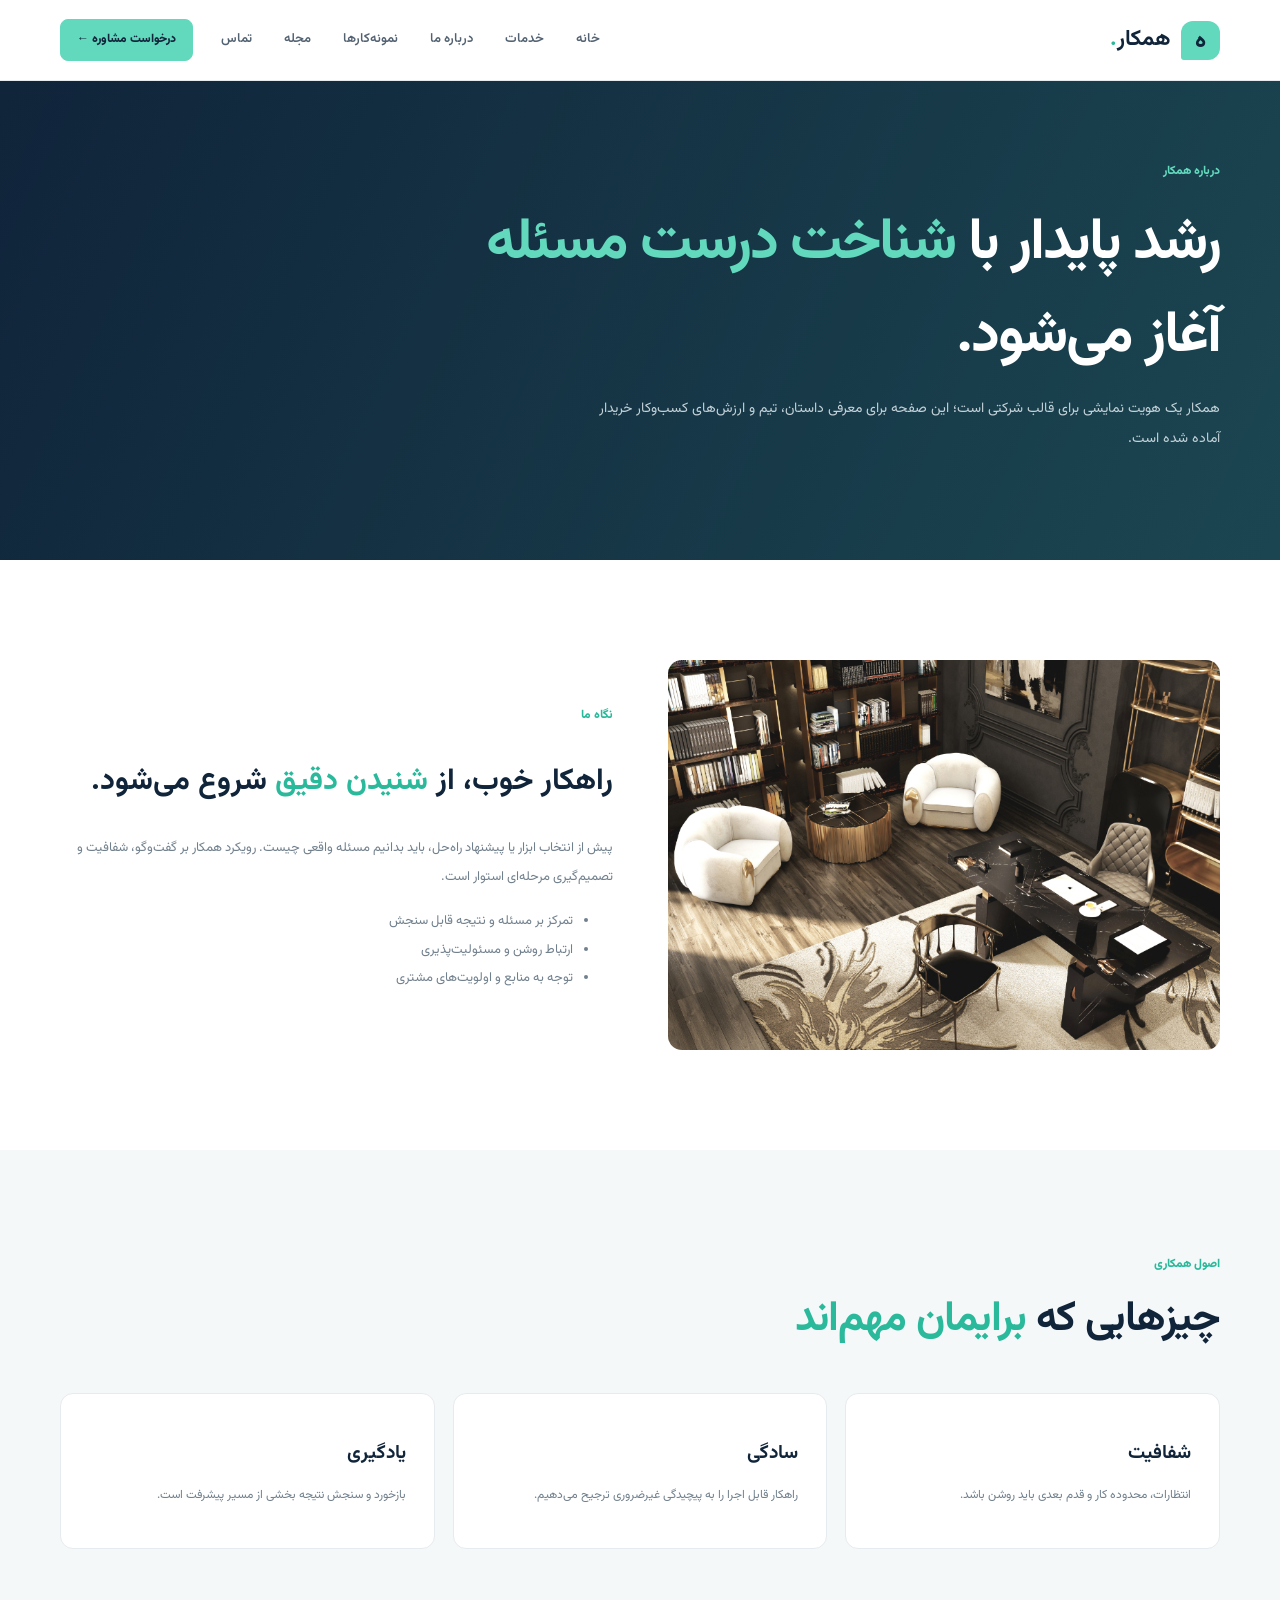
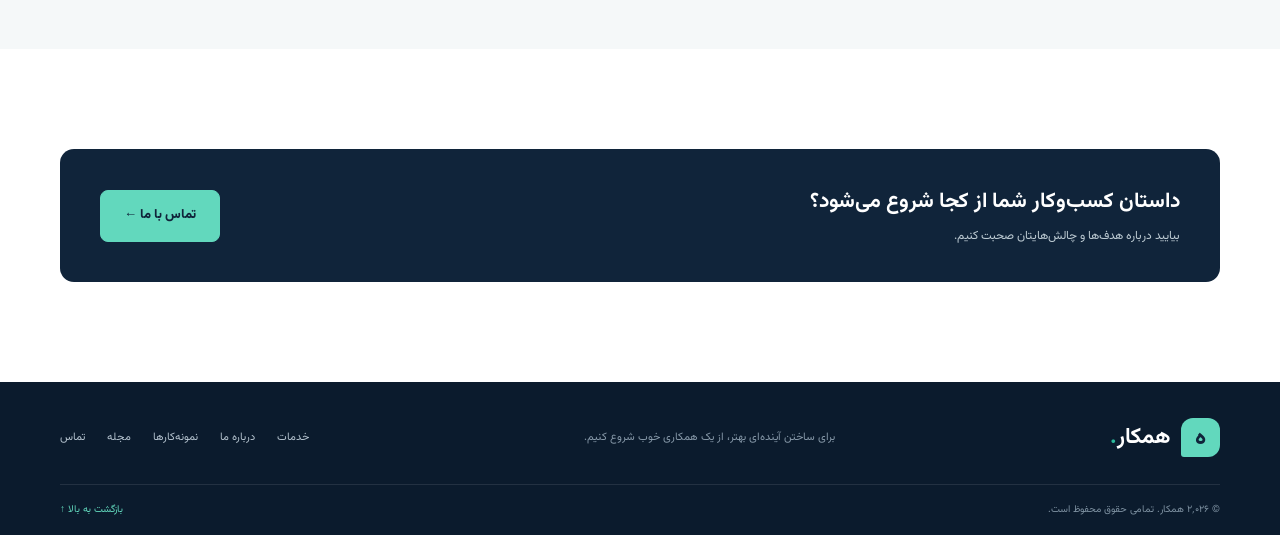
==== about.html @ cbfcb9c5 "Complete Hamkar multi-page template and SEO essentials" ====
<!doctype html>
<html lang="fa" dir="rtl"><head><meta charset="utf-8"><meta name="viewport" content="width=device-width,initial-scale=1"><meta name="description" content="با رویکرد و ارزش‌های همکار آشنا شوید؛ همراهی برای رشد، برنامه‌ریزی و بهبود کسب‌وکار."><meta name="robots" content="index,follow"><meta name="theme-color" content="#10243a"><meta property="og:type" content="website"><meta property="og:locale" content="fa_IR"><meta property="og:site_name" content="همکار"><meta property="og:title" content="درباره ما | همکار"><meta property="og:description" content="با رویکرد و ارزش‌های همکار آشنا شوید؛ همراهی برای رشد، برنامه‌ریزی و بهبود کسب‌وکار."><title>درباره ما | همکار</title><link rel="canonical" href="https://mhmdmgwny34-web.github.io/hamkar-corporate-template/about.html"><link rel="icon" type="image/svg+xml" href="favicon.svg"><link rel="stylesheet" href="assets/css/style.css"></head><body><a class="skip" href="#main">رفتن به محتوای اصلی</a><header class="header"><div class="container nav-wrap"><a class="brand" href="index.html"><b>ه</b><strong>همکار<span>.</span></strong></a><button class="menu" type="button" aria-label="باز کردن منو" aria-controls="nav" aria-expanded="false">☰</button><nav id="nav" aria-label="ناوبری اصلی"><a href="index.html">خانه</a><a href="services.html">خدمات</a><a href="about.html">درباره ما</a><a href="portfolio.html">نمونه‌کارها</a><a href="blog.html">مجله</a><a href="contact.html">تماس</a></nav><a class="btn btn-small" href="contact.html">درخواست مشاوره ←</a></div></header><main id="main">
<section class="inner-hero"><div class="container"><label>درباره همکار</label><h1>رشد پایدار با <em>شناخت درست مسئله</em> آغاز می‌شود.</h1><p>همکار یک هویت نمایشی برای قالب شرکتی است؛ این صفحه برای معرفی داستان، تیم و ارزش‌های کسب‌وکار خریدار آماده شده است.</p></div></section>
<section class="section"><div class="container about-page-grid"><img src="assets/images/about-office-interior.png" alt="فضای داخلی دفتر کار مدرن" width="900" height="700" loading="lazy"><div><label>نگاه ما</label><h2>راهکار خوب، از <em>شنیدن دقیق</em> شروع می‌شود.</h2><p>پیش از انتخاب ابزار یا پیشنهاد راه‌حل، باید بدانیم مسئله واقعی چیست. رویکرد همکار بر گفت‌وگو، شفافیت و تصمیم‌گیری مرحله‌ای استوار است.</p><ul><li>تمرکز بر مسئله و نتیجه قابل سنجش</li><li>ارتباط روشن و مسئولیت‌پذیری</li><li>توجه به منابع و اولویت‌های مشتری</li></ul></div></div></section>
<section class="section values"><div class="container"><div class="heading"><div><label>اصول همکاری</label><h2>چیزهایی که <em>برایمان مهم‌اند</em></h2></div></div><div class="detail-grid"><article class="detail-card"><h3>شفافیت</h3><p>انتظارات، محدوده کار و قدم بعدی باید روشن باشد.</p></article><article class="detail-card"><h3>سادگی</h3><p>راهکار قابل اجرا را به پیچیدگی غیرضروری ترجیح می‌دهیم.</p></article><article class="detail-card"><h3>یادگیری</h3><p>بازخورد و سنجش نتیجه بخشی از مسیر پیشرفت است.</p></article></div></div></section>
<section class="section"><div class="container cta-band"><div><h2>داستان کسب‌وکار شما از کجا شروع می‌شود؟</h2><p>بیایید درباره هدف‌ها و چالش‌هایتان صحبت کنیم.</p></div><a class="btn" href="contact.html">تماس با ما ←</a></div></section></main><footer><div class="container foot-main"><a class="brand" href="index.html"><b>ه</b><strong>همکار<span>.</span></strong></a><p>برای ساختن آینده‌ای بهتر، از یک همکاری خوب شروع کنیم.</p><div><a href="services.html">خدمات</a><a href="about.html">درباره ما</a><a href="portfolio.html">نمونه‌کارها</a><a href="blog.html">مجله</a><a href="contact.html">تماس</a></div></div><div class="container foot-bottom"><span>© <span id="year">۱۴۰۵</span> همکار. تمامی حقوق محفوظ است.</span><a href="#main">بازگشت به بالا ↑</a></div></footer><script src="assets/js/main.js"></script></body></html>
---- assets/css/style.css ----
@charset "UTF-8";
@font-face{font-family:Vazirmatn;src:url("../fonts/vazirmatn-variable.woff2") format("woff2");font-style:normal;font-weight:100 900;font-display:swap}
:root{--navy:#10243a;--ink:#182b3d;--muted:#71808d;--mint:#62d8bd;--green:#2bb99b;--paper:#f5f8f9;--line:#e6ebef}
*{box-sizing:border-box}html{scroll-behavior:smooth;scroll-padding-top:85px}body{margin:0;color:var(--ink);font-family:Vazirmatn,Tahoma,sans-serif;line-height:1.8;-webkit-font-smoothing:antialiased}a{color:inherit;text-decoration:none}button,input,textarea{font:inherit}.container{width:min(1160px,calc(100% - 48px));margin:auto}.skip{position:absolute;top:-60px;right:15px;background:var(--navy);color:white;padding:10px;z-index:200}.skip:focus{top:10px}
.header{position:sticky;top:0;z-index:100;background:#ffffffed;border-bottom:1px solid var(--line);backdrop-filter:blur(12px)}.nav-wrap{height:80px;display:flex;align-items:center;gap:28px}.brand{display:flex;align-items:center;gap:10px;white-space:nowrap}.brand>b{display:grid;place-items:center;width:39px;height:39px;border-radius:12px 12px 12px 3px;background:var(--mint);color:var(--navy);font-size:23px}.brand strong{font-size:22px;color:var(--navy)}.brand strong span{color:var(--green)}nav{display:flex;gap:32px;margin-right:auto}nav a{font-size:13px;color:#536272;font-weight:600}nav a:hover,footer a:hover{color:var(--green)}.btn{display:inline-flex;align-items:center;justify-content:center;gap:15px;min-height:52px;padding:0 23px;border:1px solid var(--mint);border-radius:8px;background:var(--mint);color:var(--navy);font-size:13px;font-weight:800;cursor:pointer;transition:.2s}.btn:hover{transform:translateY(-3px);background:#7be3cc;box-shadow:0 12px 28px #62d8bd38}.btn-small{min-height:42px;padding:0 16px;font-size:12px}.menu{display:none}
.hero{position:relative;overflow:hidden;padding:85px 0 24px;background:linear-gradient(90deg,rgba(13,31,47,.94),rgba(13,31,47,.72)),url('../images/hero-modern-building.jpg') center/cover no-repeat;background-color:var(--navy);color:white}.hero:before{position:absolute;inset:0;content:"";opacity:.13;background-image:linear-gradient(#fff1 1px,transparent 1px),linear-gradient(90deg,#fff1 1px,transparent 1px);background-size:55px 55px}.hero-grid{position:relative;display:grid;grid-template-columns:1fr 1fr;align-items:center;gap:55px;min-height:475px}.eyebrow,label{color:var(--green);font-size:12px;font-weight:800}.eyebrow{color:var(--mint)}h1{margin:18px 0;font-size:clamp(42px,5vw,66px);line-height:1.35;letter-spacing:-2px}h1 em,.heading h2 em{color:var(--mint);font-style:normal}.hero-copy>p{max-width:480px;color:#b8c5d0;font-size:14px;line-height:2.2}.actions{display:flex;align-items:center;gap:27px;margin-top:28px}.plain{font-size:12px;color:#e2edf4}.plain:first-letter{color:var(--mint)}.proof{display:flex;align-items:center;margin-top:40px}.proof>span{display:grid;place-items:center;width:31px;height:31px;margin-left:-6px;border:2px solid var(--navy);border-radius:50%;background:#e3eaf0;color:var(--navy);font-size:10px;font-weight:bold}.proof>span:nth-child(2){background:#f0c7a2}.proof>span:nth-child(3){background:#b7d9d1}.proof div{display:grid;margin-right:10px}.proof b{font-size:11px}.proof small{color:#91a3b3;font-size:10px}
.visual{position:relative;display:grid;place-items:center;min-height:420px}.visual:before,.visual:after{position:absolute;content:"";width:430px;height:300px;border:1px solid #62d8bd2b;border-radius:50%;transform:rotate(-25deg)}.visual:after{width:360px;height:390px;transform:rotate(35deg)}.dashboard{position:relative;z-index:2;width:min(100%,465px);padding:22px 24px 18px;color:var(--ink);background:white;border-radius:14px;box-shadow:0 35px 90px #0005;transform:rotate(-2deg)}.dash-top{display:flex;align-items:center;gap:12px;padding-bottom:15px;border-bottom:1px solid var(--line);color:#71808e;font-size:10px}.dash-top span{color:#e7a59a;font-size:9px}.dash-top b{margin-right:auto;color:var(--green);font-size:9px}.dashboard>small{display:block;margin-top:17px;color:#8794a0;font-size:10px}.growth{font-size:28px;color:var(--navy)}.chart{height:145px;margin-top:8px}.chart svg{width:100%;height:100%}.stats{display:grid;grid-template-columns:repeat(3,1fr);gap:10px;padding-top:14px;border-top:1px solid var(--line)}.stats div{display:grid}.stats small{font-size:9px;color:#8794a0}.stats b{font-size:16px;color:var(--navy)}.float{position:absolute;z-index:3;display:flex;align-items:center;gap:10px;padding:11px 14px;border-radius:9px;background:white;color:var(--green);box-shadow:0 15px 35px #0003}.float span{display:grid;color:var(--ink)}.float b{font-size:10px}.float small{font-size:9px;color:#8995a0}.float-one{top:28px;right:-5px}.float-two{bottom:25px;left:-5px}.hero-foot{position:relative;display:flex;justify-content:space-between;padding-top:20px;border-top:1px solid #ffffff20;color:#8194a4;font-size:10px}
.trust{background:var(--paper)}.trust-row{min-height:78px;display:flex;align-items:center;justify-content:space-between;gap:18px;color:#71808d;font-size:11px;font-weight:600}.trust-row i{width:5px;height:5px;border-radius:50%;background:#a9dcd0}.section{padding:100px 0}.heading{display:flex;justify-content:space-between;align-items:end;gap:35px;margin-bottom:40px}.heading h2,.about h2,.contact h2{margin:9px 0 0;color:var(--navy);font-size:clamp(29px,3.4vw,42px);line-height:1.55;letter-spacing:-1px}.heading h2 em{color:var(--green)}.heading>p{max-width:390px;margin:0 0 5px;color:var(--muted);font-size:12px;line-height:2.1}.cards{display:grid;grid-template-columns:repeat(3,1fr);gap:18px}.cards article{position:relative;min-height:285px;padding:27px;border:1px solid var(--line);border-radius:12px;transition:.25s}.cards article:hover{transform:translateY(-6px);box-shadow:0 20px 55px #10243a16;border-color:#c8e9e1}.cards article>small{position:absolute;top:25px;left:25px;color:#a9b4bd}.featured{background:#f3fbf8;border-color:#d8f0e9!important}.ico{display:grid;place-items:center;width:47px;height:47px;margin-bottom:23px;border-radius:11px;font-size:22px}.blue{background:#e9f3fa;color:#3678ad}.green{background:#ddf5ed;color:#229a7f}.orange{background:#fff1e2;color:#c17a39}.cards h3{margin:0 0 8px;color:var(--navy);font-size:16px}.cards p{color:var(--muted);font-size:12px;line-height:2}.cards article>a{display:inline-block;margin-top:12px;color:var(--green);font-size:11px;font-weight:800}
.about,.process{background:var(--paper)}.about-grid{display:grid;grid-template-columns:1fr 1fr;align-items:center;gap:85px}.about-art{position:relative;min-height:400px;overflow:hidden;border-radius:14px;background:linear-gradient(135deg,rgba(13,31,47,.35),rgba(13,31,47,.72)),url('../images/about-office-interior.png') center/cover no-repeat var(--navy)}.about-art:before{position:absolute;inset:0;content:"";opacity:.14;background-image:linear-gradient(#fff2 1px,transparent 1px),linear-gradient(90deg,#fff2 1px,transparent 1px);background-size:40px 40px}.orb{position:absolute;top:48px;left:50%;width:285px;height:285px;border-radius:50%;background:linear-gradient(135deg,#65dec3,#247c82);transform:translateX(-50%);box-shadow:0 30px 90px #0004}.orb:after{position:absolute;inset:25px;content:"";border:1px solid #ffffff80;border-radius:50%}.statbox{position:absolute;top:24px;right:24px;display:grid;padding:12px 16px;border-radius:8px;background:white;color:var(--navy)}.statbox b{font-size:18px}.statbox small{color:#8794a0;font-size:9px}.stamp{position:absolute;bottom:25px;left:23px;color:#d8e7e9;font-size:9px;letter-spacing:1px}.about p,.contact>div>p{color:var(--muted);font-size:13px;line-height:2.2}.about ul{display:grid;gap:12px;margin:22px 0;padding:0;list-style:none;color:#526474;font-size:12px}.about li:first-letter{color:var(--green)}.dark{background:var(--navy);border-color:var(--navy);color:white}
.work-grid{display:grid;grid-template-columns:1.2fr .8fr;gap:22px}.work-art{height:280px;display:grid;place-items:center;border-radius:12px;overflow:hidden;background:#e7eeeb}.work-art img{display:block;width:100%;height:100%;object-fit:cover}.work-one{background:linear-gradient(135deg,#e0f0eb,#a5cfc5)}.work-two{background:linear-gradient(135deg,#f4e6d7,#d9bba0)}.mock{width:65%;height:72%;padding:25px;background:#f9fbfb;border-radius:9px;box-shadow:0 25px 45px #1b3f4033;transform:rotate(-4deg)}.mock b,.mock i{display:block;height:10px;margin:12px 0;background:#dce7e4;border-radius:4px}.mock b{width:60%;height:16px;background:#183d4a}.mock i:last-child{width:70%;background:#5ac8ad}.brand-board{width:65%;height:75%;padding:30px;background:#f7f0e8;color:#4d352b;box-shadow:0 20px 50px #5a382333;transform:rotate(3deg);font-size:30px}.brand-board strong{font-family:Georgia,serif;font-size:35px;line-height:1}.work-grid article>small{display:block;margin-top:15px;color:#8996a0;font-size:10px}.work-grid h3{margin:3px 0;color:var(--navy);font-size:15px}.process{padding-top:85px;padding-bottom:85px}.steps article{min-height:180px;background:white}.steps article>small{color:var(--green);font-weight:800}.steps p{margin-bottom:0}
.contact{display:grid;grid-template-columns:.85fr 1fr;gap:80px;padding:60px 65px;background:#f5f9f8;border:1px solid #e7f0ed;border-radius:15px}.contact>div>a,.contact>div>small{display:block;margin-top:10px;color:var(--green);font-size:12px}.contact>div>small{color:#71808d}.contact form{display:grid;gap:8px}.contact form label{margin-top:5px;color:#435566;font-size:11px}.contact input,.contact textarea{width:100%;padding:12px 14px;border:1px solid #e1e9e6;border-radius:7px;background:white;outline:none;font:inherit;font-size:12px}.contact input:focus,.contact textarea:focus{border-color:#68cbb3;box-shadow:0 0 0 3px #62d8bd24}.contact textarea{resize:vertical}.contact form button{justify-self:start;margin-top:8px}.contact form p{margin:0;color:#89969f;font-size:9px}
footer{background:#0b1b2d;color:#b4c2ce}.foot-main{display:flex;align-items:center;justify-content:space-between;gap:20px;padding-top:35px;padding-bottom:25px}.foot-main .brand strong{color:white}.foot-main p{color:#8799a9;font-size:11px}.foot-main>div{display:flex;gap:22px;font-size:11px}.foot-bottom{display:flex;justify-content:space-between;padding:16px 0;border-top:1px solid #ffffff19;color:#7e91a1;font-size:10px}.foot-bottom a{color:var(--mint)}
:focus-visible{outline:3px solid #35b99b;outline-offset:3px}
@media(max-width:900px){.nav-wrap{gap:16px}nav{gap:17px}.hero-grid{gap:25px}.about-grid{gap:45px}.contact{gap:40px;padding:48px}}
@media(max-width:720px){.container{width:calc(100% - 34px)}.nav-wrap{height:70px}.menu{display:block;order:3;margin-right:auto;width:40px;height:40px;border:1px solid var(--line);border-radius:8px;background:white;color:var(--navy)}nav{position:absolute;top:70px;right:0;left:0;display:none;flex-direction:column;gap:0;padding:8px 20px 15px;background:white;border-bottom:1px solid var(--line);box-shadow:0 15px 25px #10243a12}nav.open{display:flex}nav a{padding:10px 0;border-bottom:1px solid #f0f3f5}.nav-wrap>.btn{margin-right:auto}.hero{padding-top:60px}.hero-grid{grid-template-columns:1fr;gap:10px}.hero h1{font-size:clamp(42px,11vw,58px)}.hero-copy>p{font-size:13px}.visual{min-height:330px}.dashboard{width:88%;padding:16px}.chart{height:115px}.float-one{top:8px}.float-two{bottom:8px}.trust-row{flex-wrap:wrap;justify-content:center;padding:18px 0;gap:10px 16px;font-size:10px}.section{padding:72px 0}.heading{display:block;margin-bottom:28px}.heading>p{margin-top:12px}.heading h2,.about h2,.contact h2{font-size:31px}.cards,.about-grid,.work-grid,.contact{grid-template-columns:1fr}.cards{gap:12px}.cards article{min-height:0}.about-grid{gap:35px}.about-art{min-height:330px}.orb{width:245px;height:245px}.work-art{height:240px}.contact{gap:25px;padding:32px 22px}.foot-main{flex-wrap:wrap}.foot-main p{order:3;flex-basis:100%;margin:0}.foot-main>div{gap:13px}.foot-bottom{font-size:9px}}
@media(prefers-reduced-motion:reduce){*,*:before,*:after{scroll-behavior:auto!important;transition-duration:.01ms!important}}


/* Photography */
.about-art{background:#10243a url("../images/about-office-interior.png") center/cover no-repeat}
.about-art:before{position:absolute;inset:0;content:"";background:linear-gradient(135deg,#10243ad9,#10243a55)}
.about-art .orb{display:none}
.work-art{position:relative;background:#e8eef0}
.work-one,.work-two{background:#e8eef0}
.work-art img{display:block;width:100%;height:100%;object-fit:cover;transition:transform .45s ease}
.work-grid article:hover .work-art img{transform:scale(1.035)}
@media(prefers-reduced-motion:reduce){.work-art img{transition:none}}

/* Premium sections */
.testimonials{background:#f6f9fa}.testimonial-shell{max-width:850px;margin:auto}.testimonial-track{display:grid;grid-template-columns:repeat(3,1fr);gap:16px}.testimonial-card{padding:25px;border:1px solid var(--line);border-radius:13px;background:white}.quote-mark{color:var(--green);font:700 48px Georgia;line-height:.8}.testimonial-card>p{min-height:105px;color:#586a79;font-size:12px;line-height:2.1}.person{display:flex;align-items:center;gap:10px;border-top:1px solid var(--line);padding-top:15px}.person>div{display:grid}.person b{font-size:11px;color:var(--navy)}.person small{font-size:9px;color:var(--muted)}.person-avatar{display:grid;place-items:center;width:38px;height:38px;border-radius:50%;background:#d9f2eb;color:#176e60;font-weight:800}.avatar-two{background:#e9e6fa;color:#6253a1}.avatar-three{background:#fae8df;color:#a55e42}.slider-controls{display:none;justify-content:center;align-items:center;gap:20px;margin-top:22px;color:var(--muted);font-size:11px}.slider-controls button{width:36px;height:36px;border:1px solid var(--line);border-radius:50%;background:white;color:var(--navy);cursor:pointer}.team-grid{display:grid;grid-template-columns:repeat(4,1fr);gap:18px}.team-card{text-align:center;padding:15px 15px 20px;border:1px solid var(--line);border-radius:12px;background:white}.team-portrait{display:grid;place-items:center;height:190px;border-radius:9px;background:linear-gradient(145deg,#d8ece8,#94bdb3);color:#174c4a;font-size:35px;font-weight:800}.portrait-two{background:linear-gradient(145deg,#dce4f5,#9caed1);color:#334b79}.portrait-three{background:linear-gradient(145deg,#f5e5d7,#d8b79e);color:#784c37}.portrait-four{background:linear-gradient(145deg,#e9e5f3,#b7a8d1);color:#574276}.team-card h3{margin:13px 0 0;color:var(--navy);font-size:14px}.team-card p{margin:3px 0;color:var(--muted);font-size:11px}.team-card small{color:#a1abb3;font-size:9px}.pricing{background:#f6f9fa}.pricing-grid{display:grid;grid-template-columns:repeat(3,1fr);gap:18px}.price-card{padding:28px;border:1px solid var(--line);border-radius:13px;background:white}.price-featured{border:2px solid var(--green);box-shadow:0 18px 45px #1a806b14}.plan-label{display:inline-block;padding:4px 10px;border-radius:20px;background:#e8f7f2;color:#218b75;font-size:10px;font-weight:800}.price-card h3{margin:15px 0 5px;color:var(--navy);font-size:19px}.price-card>p{min-height:50px;color:var(--muted);font-size:11px}.price{margin:18px 0;padding-bottom:15px;border-bottom:1px solid var(--line);color:var(--green);font-size:22px;font-weight:800}.price-card ul{display:grid;gap:12px;margin:0 0 25px;padding:0;list-style:none;color:#526474;font-size:11px}.price-card li:before{content:"✓";margin-left:8px;color:var(--green);font-weight:900}.price-card .btn{width:100%;font-size:11px}.faq-grid{display:grid;grid-template-columns:.8fr 1.2fr;gap:70px}.faq-grid h2{margin:12px 0;color:var(--navy);font-size:34px;line-height:1.6}.faq-grid h2 em{color:var(--green);font-style:normal}.faq-grid>div:first-child>p{color:var(--muted);font-size:12px}.faq-link{display:inline-block;margin-top:15px;color:var(--green);font-size:12px}.faq-list{display:grid;gap:10px}.faq-list details{padding:17px 20px;border:1px solid var(--line);border-radius:9px;background:white}.faq-list summary{color:var(--navy);font-size:12px;font-weight:800;cursor:pointer;list-style:none}.faq-list summary:after{content:"＋";float:left;color:var(--green);font-size:17px}.faq-list details[open] summary:after{content:"−"}.faq-list details p{margin:12px 0 0;color:var(--muted);font-size:11px;line-height:2}.filter-row{display:flex;flex-wrap:wrap;gap:8px;margin:-15px 0 20px}.filter-btn{padding:8px 15px;border:1px solid var(--line);border-radius:30px;background:white;color:#607180;font:inherit;font-size:10px;cursor:pointer}.filter-btn.is-active{border-color:var(--navy);background:var(--navy);color:white}.work-art .image-open{display:block;width:100%;height:100%;padding:0;border:0;background:transparent;cursor:zoom-in}.work-art .image-open img{display:block;width:100%;height:100%;object-fit:cover}.work-grid article[hidden]{display:none}.lightbox{width:min(92vw,1000px);max-width:none;padding:15px;border:0;border-radius:12px;background:#10243a}.lightbox::backdrop{background:#061321d9;backdrop-filter:blur(5px)}.lightbox img{display:block;width:100%;max-height:78vh;object-fit:contain}.lightbox-close{display:block;margin:0 0 10px auto;width:36px;height:36px;border:1px solid #ffffff45;border-radius:50%;background:transparent;color:white;font-size:23px;cursor:pointer}.journal{background:#fff}.journal-grid{display:grid;grid-template-columns:repeat(3,1fr);gap:18px}.journal-card{display:block;padding:12px 12px 20px;border:1px solid var(--line);border-radius:12px;transition:.2s}.journal-card:hover{transform:translateY(-5px);box-shadow:0 18px 40px #10243a12}.journal-art{display:flex;align-items:flex-end;height:170px;padding:17px;border-radius:8px;background:linear-gradient(135deg,#183b50,#4e9a8a);color:#c8f2e8;font-size:10px;letter-spacing:2px}.journal-two{background:linear-gradient(135deg,#594a83,#b59dcf)}.journal-three{background:linear-gradient(135deg,#8b6045,#e0b88f)}.journal-card>small{display:block;margin-top:14px;color:#8996a0;font-size:9px}.journal-card h3{margin:7px 0;color:var(--navy);font-size:14px;line-height:1.8}.journal-card p{color:var(--muted);font-size:11px}.journal-card>b,.journal-more{color:var(--green);font-size:11px}.journal-more{display:inline-block;margin-top:22px;font-weight:800}
.blog-hero{padding:90px 0;background:linear-gradient(115deg,#10243a,#1b4651);color:white}.blog-hero h1{margin:14px 0;font-size:clamp(42px,6vw,64px)}.blog-hero h1 em{color:var(--mint);font-style:normal}.blog-hero p{max-width:520px;color:#c1d0d6;font-size:13px}.blog-disclaimer{margin-top:28px;color:var(--muted);font-size:11px}
@media(max-width:900px){.slider-controls{display:flex}.team-grid{grid-template-columns:repeat(2,1fr)}.faq-grid{gap:35px}.testimonial-track{grid-template-columns:1fr}.testimonial-card{display:none}.testimonial-card.is-active{display:block}.testimonial-card>p{min-height:0}.pricing-grid{gap:10px}.price-card{padding:20px}}
@media(max-width:720px){.team-grid,.pricing-grid,.journal-grid,.faq-grid{grid-template-columns:1fr}.team-portrait{height:170px}.faq-grid{gap:25px}.faq-grid h2{font-size:29px}.filter-row{margin-top:0}.journal-art{height:155px}.price-card>p{min-height:0}.blog-hero{padding:65px 0}}

/* Multi-page layouts */
.inner-hero{padding:76px 0 82px;background:linear-gradient(115deg,#10243a,#1b4651);color:white}.inner-hero label{color:var(--mint)}.inner-hero h1{max-width:800px;margin:12px 0;font-size:clamp(34px,5vw,58px);line-height:1.6}.inner-hero h1 em{color:var(--mint);font-style:normal}.inner-hero p{max-width:650px;margin:0 0 24px;color:#c3d1d8;font-size:14px;line-height:2.1}.detail-grid{display:grid;grid-template-columns:repeat(3,1fr);gap:18px}.detail-card{padding:28px;border:1px solid var(--line);border-radius:13px;background:white}.detail-card>span{color:#8b9aa5;font-size:10px;letter-spacing:1px}.detail-card h2,.detail-card h3{margin:15px 0 8px;color:var(--navy);font-size:19px}.detail-card p,.detail-card li{color:var(--muted);font-size:12px;line-height:2.1}.detail-card ul{padding-right:18px}.about-page-grid{display:grid;grid-template-columns:1fr 1fr;align-items:center;gap:55px}.about-page-grid>img{width:100%;height:390px;object-fit:cover;border-radius:14px}.about-page-grid h2{font-size:30px;color:var(--navy)}.about-page-grid h2 em{color:var(--green);font-style:normal}.about-page-grid p,.about-page-grid li{font-size:13px;color:var(--muted);line-height:2.2}.values{background:var(--paper)}.cta-band{display:flex;justify-content:space-between;align-items:center;gap:25px;padding:34px 40px;border-radius:14px;background:var(--navy);color:white}.cta-band h2{margin:0;font-size:21px}.cta-band p{margin:5px 0 0;color:#bdcbd3;font-size:12px}.portfolio-grid{margin-top:25px}.portfolio-art{display:flex;align-items:flex-end;height:100%;min-height:210px;padding:22px;border-radius:10px;background:linear-gradient(135deg,#253d5d,#66bba8);color:white;font-size:11px;letter-spacing:2px}.portfolio-art-three{background:linear-gradient(135deg,#3e476e,#9c9bc8)}.contact-page-grid{display:grid;grid-template-columns:.8fr 1.2fr;gap:60px;align-items:start}.contact-info h2{margin-top:0;color:var(--navy)}.contact-info>p{font-size:13px;color:var(--muted);line-height:2.1}.contact-info-card{display:grid;gap:3px;padding:15px 0;border-bottom:1px solid var(--line)}.contact-info-card b{color:var(--navy);font-size:12px}.contact-info-card span{color:var(--muted);font-size:12px}.contact-form{display:grid;gap:10px;padding:28px;border:1px solid var(--line);border-radius:13px;background:white}.contact-form label{color:var(--navy);font-size:12px;font-weight:700}.contact-form input,.contact-form textarea{width:100%;padding:13px;border:1px solid var(--line);border-radius:7px;background:#fbfcfd;color:var(--ink);font-size:12px}.contact-form input:focus,.contact-form textarea:focus{outline:2px solid var(--green);outline-offset:2px}.contact-form #form-note{margin:0;color:var(--muted);font-size:10px}
@media(max-width:800px){.detail-grid{grid-template-columns:1fr}.about-page-grid,.contact-page-grid{grid-template-columns:1fr;gap:28px}.about-page-grid>img{height:280px}.cta-band{align-items:flex-start;flex-direction:column;padding:25px}.inner-hero{padding:58px 0}}
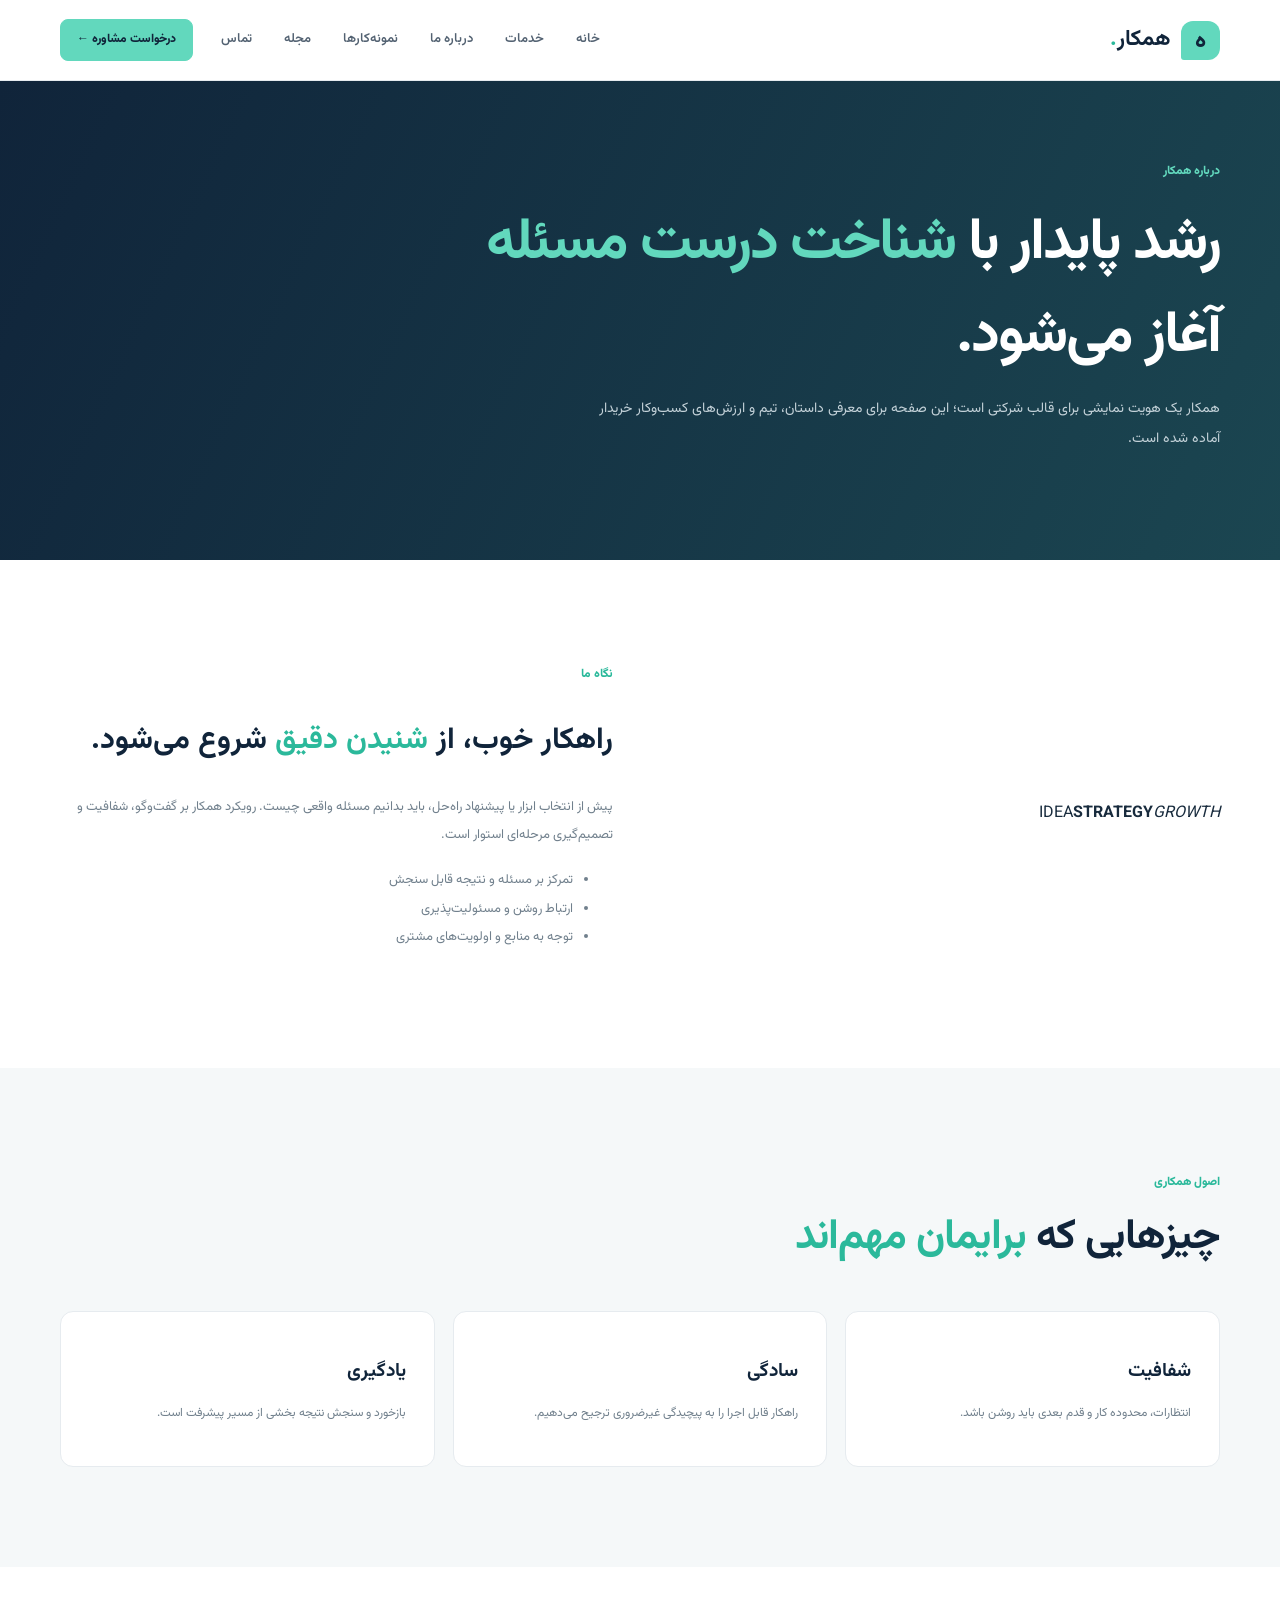
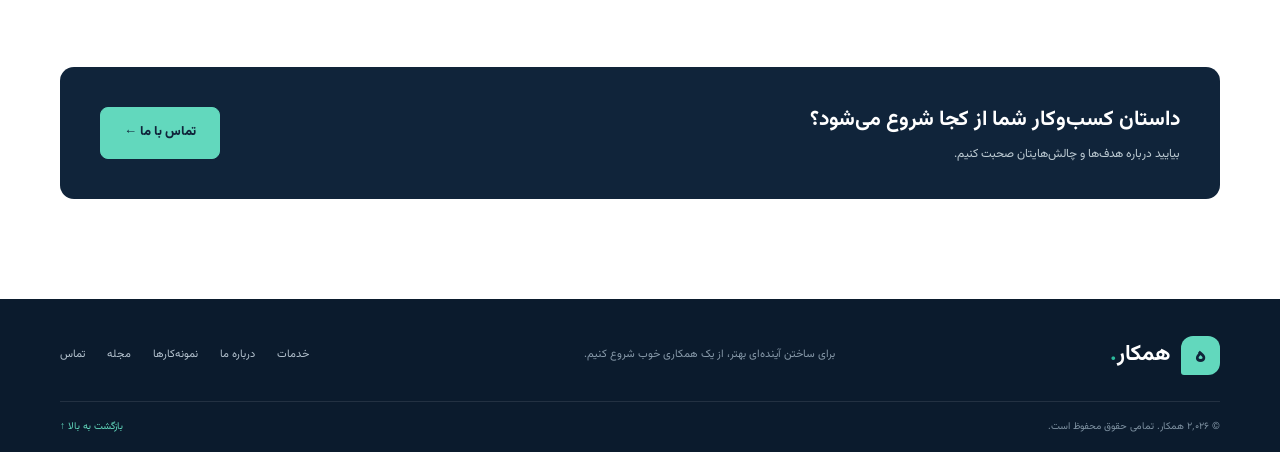
==== commit fd69e3f9: "Remove unverified third-party photos and use original CSS artwork" ====
--- a/about.html
+++ b/about.html
@@ -1,6 +1,6 @@
 <!doctype html>
 <html lang="fa" dir="rtl"><head><meta charset="utf-8"><meta name="viewport" content="width=device-width,initial-scale=1"><meta name="description" content="با رویکرد و ارزش‌های همکار آشنا شوید؛ همراهی برای رشد، برنامه‌ریزی و بهبود کسب‌وکار."><meta name="robots" content="index,follow"><meta name="theme-color" content="#10243a"><meta property="og:type" content="website"><meta property="og:locale" content="fa_IR"><meta property="og:site_name" content="همکار"><meta property="og:title" content="درباره ما | همکار"><meta property="og:description" content="با رویکرد و ارزش‌های همکار آشنا شوید؛ همراهی برای رشد، برنامه‌ریزی و بهبود کسب‌وکار."><title>درباره ما | همکار</title><link rel="canonical" href="https://mhmdmgwny34-web.github.io/hamkar-corporate-template/about.html"><link rel="icon" type="image/svg+xml" href="favicon.svg"><link rel="stylesheet" href="assets/css/style.css"></head><body><a class="skip" href="#main">رفتن به محتوای اصلی</a><header class="header"><div class="container nav-wrap"><a class="brand" href="index.html"><b>ه</b><strong>همکار<span>.</span></strong></a><button class="menu" type="button" aria-label="باز کردن منو" aria-controls="nav" aria-expanded="false">☰</button><nav id="nav" aria-label="ناوبری اصلی"><a href="index.html">خانه</a><a href="services.html">خدمات</a><a href="about.html">درباره ما</a><a href="portfolio.html">نمونه‌کارها</a><a href="blog.html">مجله</a><a href="contact.html">تماس</a></nav><a class="btn btn-small" href="contact.html">درخواست مشاوره ←</a></div></header><main id="main">
 <section class="inner-hero"><div class="container"><label>درباره همکار</label><h1>رشد پایدار با <em>شناخت درست مسئله</em> آغاز می‌شود.</h1><p>همکار یک هویت نمایشی برای قالب شرکتی است؛ این صفحه برای معرفی داستان، تیم و ارزش‌های کسب‌وکار خریدار آماده شده است.</p></div></section>
-<section class="section"><div class="container about-page-grid"><img src="assets/images/about-office-interior.png" alt="فضای داخلی دفتر کار مدرن" width="900" height="700" loading="lazy"><div><label>نگاه ما</label><h2>راهکار خوب، از <em>شنیدن دقیق</em> شروع می‌شود.</h2><p>پیش از انتخاب ابزار یا پیشنهاد راه‌حل، باید بدانیم مسئله واقعی چیست. رویکرد همکار بر گفت‌وگو، شفافیت و تصمیم‌گیری مرحله‌ای استوار است.</p><ul><li>تمرکز بر مسئله و نتیجه قابل سنجش</li><li>ارتباط روشن و مسئولیت‌پذیری</li><li>توجه به منابع و اولویت‌های مشتری</li></ul></div></div></section>
+<section class="section"><div class="container about-page-grid"><div class="about-illustration" role="img" aria-label="تصویرسازی انتزاعی فضای کاری"><span>IDEA</span><b>STRATEGY</b><i>GROWTH</i></div><div><label>نگاه ما</label><h2>راهکار خوب، از <em>شنیدن دقیق</em> شروع می‌شود.</h2><p>پیش از انتخاب ابزار یا پیشنهاد راه‌حل، باید بدانیم مسئله واقعی چیست. رویکرد همکار بر گفت‌وگو، شفافیت و تصمیم‌گیری مرحله‌ای استوار است.</p><ul><li>تمرکز بر مسئله و نتیجه قابل سنجش</li><li>ارتباط روشن و مسئولیت‌پذیری</li><li>توجه به منابع و اولویت‌های مشتری</li></ul></div></div></section>
 <section class="section values"><div class="container"><div class="heading"><div><label>اصول همکاری</label><h2>چیزهایی که <em>برایمان مهم‌اند</em></h2></div></div><div class="detail-grid"><article class="detail-card"><h3>شفافیت</h3><p>انتظارات، محدوده کار و قدم بعدی باید روشن باشد.</p></article><article class="detail-card"><h3>سادگی</h3><p>راهکار قابل اجرا را به پیچیدگی غیرضروری ترجیح می‌دهیم.</p></article><article class="detail-card"><h3>یادگیری</h3><p>بازخورد و سنجش نتیجه بخشی از مسیر پیشرفت است.</p></article></div></div></section>
 <section class="section"><div class="container cta-band"><div><h2>داستان کسب‌وکار شما از کجا شروع می‌شود؟</h2><p>بیایید درباره هدف‌ها و چالش‌هایتان صحبت کنیم.</p></div><a class="btn" href="contact.html">تماس با ما ←</a></div></section></main><footer><div class="container foot-main"><a class="brand" href="index.html"><b>ه</b><strong>همکار<span>.</span></strong></a><p>برای ساختن آینده‌ای بهتر، از یک همکاری خوب شروع کنیم.</p><div><a href="services.html">خدمات</a><a href="about.html">درباره ما</a><a href="portfolio.html">نمونه‌کارها</a><a href="blog.html">مجله</a><a href="contact.html">تماس</a></div></div><div class="container foot-bottom"><span>© <span id="year">۱۴۰۵</span> همکار. تمامی حقوق محفوظ است.</span><a href="#main">بازگشت به بالا ↑</a></div></footer><script src="assets/js/main.js"></script></body></html>
--- a/assets/css/style.css
+++ b/assets/css/style.css
@@ -35,3 +35,42 @@
 /* Multi-page layouts */
 .inner-hero{padding:76px 0 82px;background:linear-gradient(115deg,#10243a,#1b4651);color:white}.inner-hero label{color:var(--mint)}.inner-hero h1{max-width:800px;margin:12px 0;font-size:clamp(34px,5vw,58px);line-height:1.6}.inner-hero h1 em{color:var(--mint);font-style:normal}.inner-hero p{max-width:650px;margin:0 0 24px;color:#c3d1d8;font-size:14px;line-height:2.1}.detail-grid{display:grid;grid-template-columns:repeat(3,1fr);gap:18px}.detail-card{padding:28px;border:1px solid var(--line);border-radius:13px;background:white}.detail-card>span{color:#8b9aa5;font-size:10px;letter-spacing:1px}.detail-card h2,.detail-card h3{margin:15px 0 8px;color:var(--navy);font-size:19px}.detail-card p,.detail-card li{color:var(--muted);font-size:12px;line-height:2.1}.detail-card ul{padding-right:18px}.about-page-grid{display:grid;grid-template-columns:1fr 1fr;align-items:center;gap:55px}.about-page-grid>img{width:100%;height:390px;object-fit:cover;border-radius:14px}.about-page-grid h2{font-size:30px;color:var(--navy)}.about-page-grid h2 em{color:var(--green);font-style:normal}.about-page-grid p,.about-page-grid li{font-size:13px;color:var(--muted);line-height:2.2}.values{background:var(--paper)}.cta-band{display:flex;justify-content:space-between;align-items:center;gap:25px;padding:34px 40px;border-radius:14px;background:var(--navy);color:white}.cta-band h2{margin:0;font-size:21px}.cta-band p{margin:5px 0 0;color:#bdcbd3;font-size:12px}.portfolio-grid{margin-top:25px}.portfolio-art{display:flex;align-items:flex-end;height:100%;min-height:210px;padding:22px;border-radius:10px;background:linear-gradient(135deg,#253d5d,#66bba8);color:white;font-size:11px;letter-spacing:2px}.portfolio-art-three{background:linear-gradient(135deg,#3e476e,#9c9bc8)}.contact-page-grid{display:grid;grid-template-columns:.8fr 1.2fr;gap:60px;align-items:start}.contact-info h2{margin-top:0;color:var(--navy)}.contact-info>p{font-size:13px;color:var(--muted);line-height:2.1}.contact-info-card{display:grid;gap:3px;padding:15px 0;border-bottom:1px solid var(--line)}.contact-info-card b{color:var(--navy);font-size:12px}.contact-info-card span{color:var(--muted);font-size:12px}.contact-form{display:grid;gap:10px;padding:28px;border:1px solid var(--line);border-radius:13px;background:white}.contact-form label{color:var(--navy);font-size:12px;font-weight:700}.contact-form input,.contact-form textarea{width:100%;padding:13px;border:1px solid var(--line);border-radius:7px;background:#fbfcfd;color:var(--ink);font-size:12px}.contact-form input:focus,.contact-form textarea:focus{outline:2px solid var(--green);outline-offset:2px}.contact-form #form-note{margin:0;color:var(--muted);font-size:10px}
 @media(max-width:800px){.detail-grid{grid-template-columns:1fr}.about-page-grid,.contact-page-grid{grid-template-columns:1fr;gap:28px}.about-page-grid>img{height:280px}.cta-band{align-items:flex-start;flex-direction:column;padding:25px}.inner-hero{padding:58px 0}}
+
+/* Photography assets for team and journal cards */
+.team-portrait{overflow:hidden;background:#e8eef0}
+.team-portrait img{display:block;width:100%;height:100%;object-fit:cover;object-position:center 35%}
+.journal-art{position:relative;overflow:hidden}
+.journal-art img{position:absolute;inset:0;width:100%;height:100%;object-fit:cover;transition:transform .35s ease}
+.journal-card:hover .journal-art img{transform:scale(1.045)}
+.journal-art span{position:relative;z-index:1;padding:8px 10px;border-radius:5px;background:rgba(16,36,58,.72);color:white}
+@media(prefers-reduced-motion:reduce){.journal-art img{transition:none}}
+
+/* Customer testimonial portraits */
+.person-avatar{overflow:hidden;flex:0 0 44px;width:44px;height:44px;border-radius:50%;display:inline-flex;align-items:center;justify-content:center}
+.person-avatar img{display:block;width:100%;height:100%;object-fit:cover;object-position:center 35%}
+
+/* Force customer portraits to render as real images on every viewport */
+.testimonials .person .person-avatar{
+  display:block !important;
+  flex:0 0 44px !important;
+  width:44px !important;
+  height:44px !important;
+  min-width:44px;
+  min-height:44px;
+  padding:0;
+  overflow:hidden;
+  border-radius:50%;
+  line-height:0;
+  font-size:0;
+}
+.testimonials .person .person-avatar img{
+  display:block !important;
+  visibility:visible !important;
+  opacity:1 !important;
+  width:44px !important;
+  height:44px !important;
+  min-width:44px;
+  min-height:44px;
+  object-fit:cover;
+  border-radius:50%;
+}
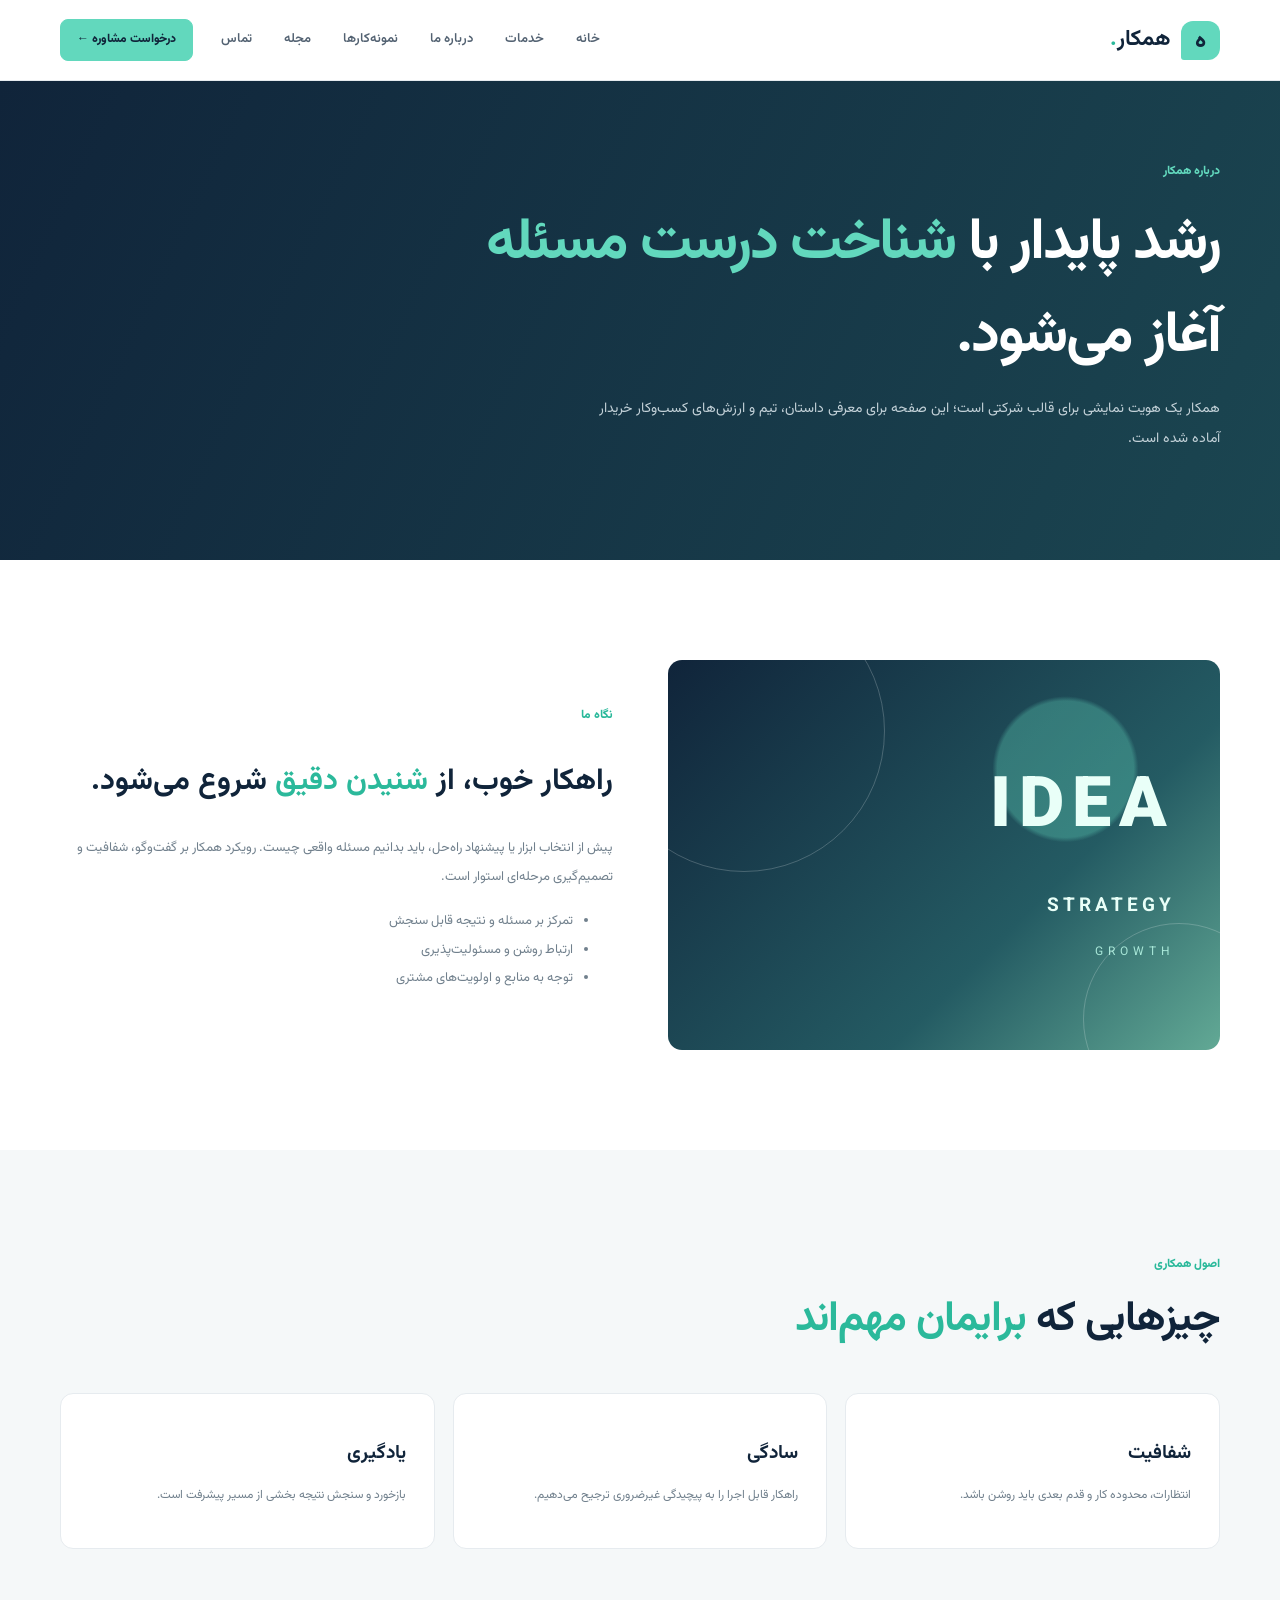
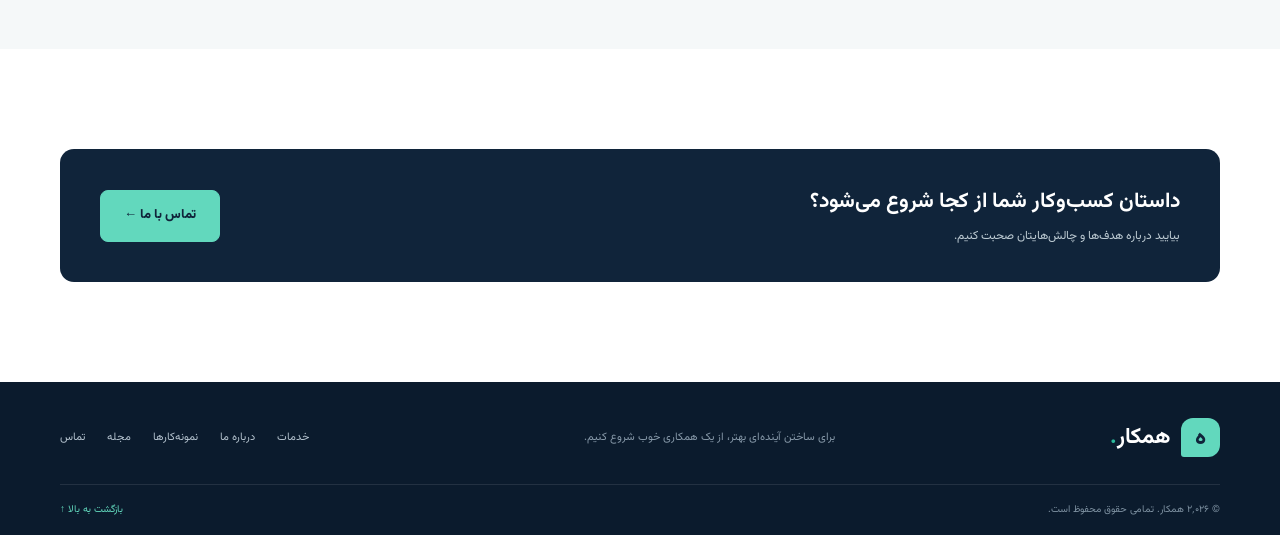
==== commit d9d685de: "Remove demo-host canonical URLs from reusable template" ====
--- a/about.html
+++ b/about.html
@@ -1,5 +1,5 @@
 <!doctype html>
-<html lang="fa" dir="rtl"><head><meta charset="utf-8"><meta name="viewport" content="width=device-width,initial-scale=1"><meta name="description" content="با رویکرد و ارزش‌های همکار آشنا شوید؛ همراهی برای رشد، برنامه‌ریزی و بهبود کسب‌وکار."><meta name="robots" content="index,follow"><meta name="theme-color" content="#10243a"><meta property="og:type" content="website"><meta property="og:locale" content="fa_IR"><meta property="og:site_name" content="همکار"><meta property="og:title" content="درباره ما | همکار"><meta property="og:description" content="با رویکرد و ارزش‌های همکار آشنا شوید؛ همراهی برای رشد، برنامه‌ریزی و بهبود کسب‌وکار."><title>درباره ما | همکار</title><link rel="canonical" href="https://mhmdmgwny34-web.github.io/hamkar-corporate-template/about.html"><link rel="icon" type="image/svg+xml" href="favicon.svg"><link rel="stylesheet" href="assets/css/style.css"></head><body><a class="skip" href="#main">رفتن به محتوای اصلی</a><header class="header"><div class="container nav-wrap"><a class="brand" href="index.html"><b>ه</b><strong>همکار<span>.</span></strong></a><button class="menu" type="button" aria-label="باز کردن منو" aria-controls="nav" aria-expanded="false">☰</button><nav id="nav" aria-label="ناوبری اصلی"><a href="index.html">خانه</a><a href="services.html">خدمات</a><a href="about.html">درباره ما</a><a href="portfolio.html">نمونه‌کارها</a><a href="blog.html">مجله</a><a href="contact.html">تماس</a></nav><a class="btn btn-small" href="contact.html">درخواست مشاوره ←</a></div></header><main id="main">
+<html lang="fa" dir="rtl"><head><meta charset="utf-8"><meta name="viewport" content="width=device-width,initial-scale=1"><meta name="description" content="با رویکرد و ارزش‌های همکار آشنا شوید؛ همراهی برای رشد، برنامه‌ریزی و بهبود کسب‌وکار."><meta name="robots" content="index,follow"><meta name="theme-color" content="#10243a"><meta property="og:type" content="website"><meta property="og:locale" content="fa_IR"><meta property="og:site_name" content="همکار"><meta property="og:title" content="درباره ما | همکار"><meta property="og:description" content="با رویکرد و ارزش‌های همکار آشنا شوید؛ همراهی برای رشد، برنامه‌ریزی و بهبود کسب‌وکار."><title>درباره ما | همکار</title><link rel="icon" type="image/svg+xml" href="favicon.svg"><link rel="stylesheet" href="assets/css/style.css"></head><body><a class="skip" href="#main">رفتن به محتوای اصلی</a><header class="header"><div class="container nav-wrap"><a class="brand" href="index.html"><b>ه</b><strong>همکار<span>.</span></strong></a><button class="menu" type="button" aria-label="باز کردن منو" aria-controls="nav" aria-expanded="false">☰</button><nav id="nav" aria-label="ناوبری اصلی"><a href="index.html">خانه</a><a href="services.html">خدمات</a><a href="about.html">درباره ما</a><a href="portfolio.html">نمونه‌کارها</a><a href="blog.html">مجله</a><a href="contact.html">تماس</a></nav><a class="btn btn-small" href="contact.html">درخواست مشاوره ←</a></div></header><main id="main">
 <section class="inner-hero"><div class="container"><label>درباره همکار</label><h1>رشد پایدار با <em>شناخت درست مسئله</em> آغاز می‌شود.</h1><p>همکار یک هویت نمایشی برای قالب شرکتی است؛ این صفحه برای معرفی داستان، تیم و ارزش‌های کسب‌وکار خریدار آماده شده است.</p></div></section>
 <section class="section"><div class="container about-page-grid"><div class="about-illustration" role="img" aria-label="تصویرسازی انتزاعی فضای کاری"><span>IDEA</span><b>STRATEGY</b><i>GROWTH</i></div><div><label>نگاه ما</label><h2>راهکار خوب، از <em>شنیدن دقیق</em> شروع می‌شود.</h2><p>پیش از انتخاب ابزار یا پیشنهاد راه‌حل، باید بدانیم مسئله واقعی چیست. رویکرد همکار بر گفت‌وگو، شفافیت و تصمیم‌گیری مرحله‌ای استوار است.</p><ul><li>تمرکز بر مسئله و نتیجه قابل سنجش</li><li>ارتباط روشن و مسئولیت‌پذیری</li><li>توجه به منابع و اولویت‌های مشتری</li></ul></div></div></section>
 <section class="section values"><div class="container"><div class="heading"><div><label>اصول همکاری</label><h2>چیزهایی که <em>برایمان مهم‌اند</em></h2></div></div><div class="detail-grid"><article class="detail-card"><h3>شفافیت</h3><p>انتظارات، محدوده کار و قدم بعدی باید روشن باشد.</p></article><article class="detail-card"><h3>سادگی</h3><p>راهکار قابل اجرا را به پیچیدگی غیرضروری ترجیح می‌دهیم.</p></article><article class="detail-card"><h3>یادگیری</h3><p>بازخورد و سنجش نتیجه بخشی از مسیر پیشرفت است.</p></article></div></div></section>
--- a/assets/css/style.css
+++ b/assets/css/style.css
@@ -3,11 +3,11 @@
 :root{--navy:#10243a;--ink:#182b3d;--muted:#71808d;--mint:#62d8bd;--green:#2bb99b;--paper:#f5f8f9;--line:#e6ebef}
 *{box-sizing:border-box}html{scroll-behavior:smooth;scroll-padding-top:85px}body{margin:0;color:var(--ink);font-family:Vazirmatn,Tahoma,sans-serif;line-height:1.8;-webkit-font-smoothing:antialiased}a{color:inherit;text-decoration:none}button,input,textarea{font:inherit}.container{width:min(1160px,calc(100% - 48px));margin:auto}.skip{position:absolute;top:-60px;right:15px;background:var(--navy);color:white;padding:10px;z-index:200}.skip:focus{top:10px}
 .header{position:sticky;top:0;z-index:100;background:#ffffffed;border-bottom:1px solid var(--line);backdrop-filter:blur(12px)}.nav-wrap{height:80px;display:flex;align-items:center;gap:28px}.brand{display:flex;align-items:center;gap:10px;white-space:nowrap}.brand>b{display:grid;place-items:center;width:39px;height:39px;border-radius:12px 12px 12px 3px;background:var(--mint);color:var(--navy);font-size:23px}.brand strong{font-size:22px;color:var(--navy)}.brand strong span{color:var(--green)}nav{display:flex;gap:32px;margin-right:auto}nav a{font-size:13px;color:#536272;font-weight:600}nav a:hover,footer a:hover{color:var(--green)}.btn{display:inline-flex;align-items:center;justify-content:center;gap:15px;min-height:52px;padding:0 23px;border:1px solid var(--mint);border-radius:8px;background:var(--mint);color:var(--navy);font-size:13px;font-weight:800;cursor:pointer;transition:.2s}.btn:hover{transform:translateY(-3px);background:#7be3cc;box-shadow:0 12px 28px #62d8bd38}.btn-small{min-height:42px;padding:0 16px;font-size:12px}.menu{display:none}
-.hero{position:relative;overflow:hidden;padding:85px 0 24px;background:linear-gradient(90deg,rgba(13,31,47,.94),rgba(13,31,47,.72)),url('../images/hero-modern-building.jpg') center/cover no-repeat;background-color:var(--navy);color:white}.hero:before{position:absolute;inset:0;content:"";opacity:.13;background-image:linear-gradient(#fff1 1px,transparent 1px),linear-gradient(90deg,#fff1 1px,transparent 1px);background-size:55px 55px}.hero-grid{position:relative;display:grid;grid-template-columns:1fr 1fr;align-items:center;gap:55px;min-height:475px}.eyebrow,label{color:var(--green);font-size:12px;font-weight:800}.eyebrow{color:var(--mint)}h1{margin:18px 0;font-size:clamp(42px,5vw,66px);line-height:1.35;letter-spacing:-2px}h1 em,.heading h2 em{color:var(--mint);font-style:normal}.hero-copy>p{max-width:480px;color:#b8c5d0;font-size:14px;line-height:2.2}.actions{display:flex;align-items:center;gap:27px;margin-top:28px}.plain{font-size:12px;color:#e2edf4}.plain:first-letter{color:var(--mint)}.proof{display:flex;align-items:center;margin-top:40px}.proof>span{display:grid;place-items:center;width:31px;height:31px;margin-left:-6px;border:2px solid var(--navy);border-radius:50%;background:#e3eaf0;color:var(--navy);font-size:10px;font-weight:bold}.proof>span:nth-child(2){background:#f0c7a2}.proof>span:nth-child(3){background:#b7d9d1}.proof div{display:grid;margin-right:10px}.proof b{font-size:11px}.proof small{color:#91a3b3;font-size:10px}
+.hero{position:relative;overflow:hidden;padding:85px 0 24px;background:radial-gradient(circle at 78% 22%,#285b62 0,transparent 34%),linear-gradient(115deg,#0d1f2f,#173b4b 62%,#10243a);background-color:var(--navy);color:white}.hero:before{position:absolute;inset:0;content:"";opacity:.13;background-image:linear-gradient(#fff1 1px,transparent 1px),linear-gradient(90deg,#fff1 1px,transparent 1px);background-size:55px 55px}.hero-grid{position:relative;display:grid;grid-template-columns:1fr 1fr;align-items:center;gap:55px;min-height:475px}.eyebrow,label{color:var(--green);font-size:12px;font-weight:800}.eyebrow{color:var(--mint)}h1{margin:18px 0;font-size:clamp(42px,5vw,66px);line-height:1.35;letter-spacing:-2px}h1 em,.heading h2 em{color:var(--mint);font-style:normal}.hero-copy>p{max-width:480px;color:#b8c5d0;font-size:14px;line-height:2.2}.actions{display:flex;align-items:center;gap:27px;margin-top:28px}.plain{font-size:12px;color:#e2edf4}.plain:first-letter{color:var(--mint)}.proof{display:flex;align-items:center;margin-top:40px}.proof>span{display:grid;place-items:center;width:31px;height:31px;margin-left:-6px;border:2px solid var(--navy);border-radius:50%;background:#e3eaf0;color:var(--navy);font-size:10px;font-weight:bold}.proof>span:nth-child(2){background:#f0c7a2}.proof>span:nth-child(3){background:#b7d9d1}.proof div{display:grid;margin-right:10px}.proof b{font-size:11px}.proof small{color:#91a3b3;font-size:10px}
 .visual{position:relative;display:grid;place-items:center;min-height:420px}.visual:before,.visual:after{position:absolute;content:"";width:430px;height:300px;border:1px solid #62d8bd2b;border-radius:50%;transform:rotate(-25deg)}.visual:after{width:360px;height:390px;transform:rotate(35deg)}.dashboard{position:relative;z-index:2;width:min(100%,465px);padding:22px 24px 18px;color:var(--ink);background:white;border-radius:14px;box-shadow:0 35px 90px #0005;transform:rotate(-2deg)}.dash-top{display:flex;align-items:center;gap:12px;padding-bottom:15px;border-bottom:1px solid var(--line);color:#71808e;font-size:10px}.dash-top span{color:#e7a59a;font-size:9px}.dash-top b{margin-right:auto;color:var(--green);font-size:9px}.dashboard>small{display:block;margin-top:17px;color:#8794a0;font-size:10px}.growth{font-size:28px;color:var(--navy)}.chart{height:145px;margin-top:8px}.chart svg{width:100%;height:100%}.stats{display:grid;grid-template-columns:repeat(3,1fr);gap:10px;padding-top:14px;border-top:1px solid var(--line)}.stats div{display:grid}.stats small{font-size:9px;color:#8794a0}.stats b{font-size:16px;color:var(--navy)}.float{position:absolute;z-index:3;display:flex;align-items:center;gap:10px;padding:11px 14px;border-radius:9px;background:white;color:var(--green);box-shadow:0 15px 35px #0003}.float span{display:grid;color:var(--ink)}.float b{font-size:10px}.float small{font-size:9px;color:#8995a0}.float-one{top:28px;right:-5px}.float-two{bottom:25px;left:-5px}.hero-foot{position:relative;display:flex;justify-content:space-between;padding-top:20px;border-top:1px solid #ffffff20;color:#8194a4;font-size:10px}
 .trust{background:var(--paper)}.trust-row{min-height:78px;display:flex;align-items:center;justify-content:space-between;gap:18px;color:#71808d;font-size:11px;font-weight:600}.trust-row i{width:5px;height:5px;border-radius:50%;background:#a9dcd0}.section{padding:100px 0}.heading{display:flex;justify-content:space-between;align-items:end;gap:35px;margin-bottom:40px}.heading h2,.about h2,.contact h2{margin:9px 0 0;color:var(--navy);font-size:clamp(29px,3.4vw,42px);line-height:1.55;letter-spacing:-1px}.heading h2 em{color:var(--green)}.heading>p{max-width:390px;margin:0 0 5px;color:var(--muted);font-size:12px;line-height:2.1}.cards{display:grid;grid-template-columns:repeat(3,1fr);gap:18px}.cards article{position:relative;min-height:285px;padding:27px;border:1px solid var(--line);border-radius:12px;transition:.25s}.cards article:hover{transform:translateY(-6px);box-shadow:0 20px 55px #10243a16;border-color:#c8e9e1}.cards article>small{position:absolute;top:25px;left:25px;color:#a9b4bd}.featured{background:#f3fbf8;border-color:#d8f0e9!important}.ico{display:grid;place-items:center;width:47px;height:47px;margin-bottom:23px;border-radius:11px;font-size:22px}.blue{background:#e9f3fa;color:#3678ad}.green{background:#ddf5ed;color:#229a7f}.orange{background:#fff1e2;color:#c17a39}.cards h3{margin:0 0 8px;color:var(--navy);font-size:16px}.cards p{color:var(--muted);font-size:12px;line-height:2}.cards article>a{display:inline-block;margin-top:12px;color:var(--green);font-size:11px;font-weight:800}
-.about,.process{background:var(--paper)}.about-grid{display:grid;grid-template-columns:1fr 1fr;align-items:center;gap:85px}.about-art{position:relative;min-height:400px;overflow:hidden;border-radius:14px;background:linear-gradient(135deg,rgba(13,31,47,.35),rgba(13,31,47,.72)),url('../images/about-office-interior.png') center/cover no-repeat var(--navy)}.about-art:before{position:absolute;inset:0;content:"";opacity:.14;background-image:linear-gradient(#fff2 1px,transparent 1px),linear-gradient(90deg,#fff2 1px,transparent 1px);background-size:40px 40px}.orb{position:absolute;top:48px;left:50%;width:285px;height:285px;border-radius:50%;background:linear-gradient(135deg,#65dec3,#247c82);transform:translateX(-50%);box-shadow:0 30px 90px #0004}.orb:after{position:absolute;inset:25px;content:"";border:1px solid #ffffff80;border-radius:50%}.statbox{position:absolute;top:24px;right:24px;display:grid;padding:12px 16px;border-radius:8px;background:white;color:var(--navy)}.statbox b{font-size:18px}.statbox small{color:#8794a0;font-size:9px}.stamp{position:absolute;bottom:25px;left:23px;color:#d8e7e9;font-size:9px;letter-spacing:1px}.about p,.contact>div>p{color:var(--muted);font-size:13px;line-height:2.2}.about ul{display:grid;gap:12px;margin:22px 0;padding:0;list-style:none;color:#526474;font-size:12px}.about li:first-letter{color:var(--green)}.dark{background:var(--navy);border-color:var(--navy);color:white}
-.work-grid{display:grid;grid-template-columns:1.2fr .8fr;gap:22px}.work-art{height:280px;display:grid;place-items:center;border-radius:12px;overflow:hidden;background:#e7eeeb}.work-art img{display:block;width:100%;height:100%;object-fit:cover}.work-one{background:linear-gradient(135deg,#e0f0eb,#a5cfc5)}.work-two{background:linear-gradient(135deg,#f4e6d7,#d9bba0)}.mock{width:65%;height:72%;padding:25px;background:#f9fbfb;border-radius:9px;box-shadow:0 25px 45px #1b3f4033;transform:rotate(-4deg)}.mock b,.mock i{display:block;height:10px;margin:12px 0;background:#dce7e4;border-radius:4px}.mock b{width:60%;height:16px;background:#183d4a}.mock i:last-child{width:70%;background:#5ac8ad}.brand-board{width:65%;height:75%;padding:30px;background:#f7f0e8;color:#4d352b;box-shadow:0 20px 50px #5a382333;transform:rotate(3deg);font-size:30px}.brand-board strong{font-family:Georgia,serif;font-size:35px;line-height:1}.work-grid article>small{display:block;margin-top:15px;color:#8996a0;font-size:10px}.work-grid h3{margin:3px 0;color:var(--navy);font-size:15px}.process{padding-top:85px;padding-bottom:85px}.steps article{min-height:180px;background:white}.steps article>small{color:var(--green);font-weight:800}.steps p{margin-bottom:0}
+.about,.process{background:var(--paper)}.about-grid{display:grid;grid-template-columns:1fr 1fr;align-items:center;gap:85px}.about-art{position:relative;min-height:400px;overflow:hidden;border-radius:14px;background:linear-gradient(135deg,#173b4b,#10243a 58%,#287568)}.about-art:before{position:absolute;inset:0;content:"";opacity:.14;background-image:linear-gradient(#fff2 1px,transparent 1px),linear-gradient(90deg,#fff2 1px,transparent 1px);background-size:40px 40px}.orb{position:absolute;top:48px;left:50%;width:285px;height:285px;border-radius:50%;background:linear-gradient(135deg,#65dec3,#247c82);transform:translateX(-50%);box-shadow:0 30px 90px #0004}.orb:after{position:absolute;inset:25px;content:"";border:1px solid #ffffff80;border-radius:50%}.statbox{position:absolute;top:24px;right:24px;display:grid;padding:12px 16px;border-radius:8px;background:white;color:var(--navy)}.statbox b{font-size:18px}.statbox small{color:#8794a0;font-size:9px}.stamp{position:absolute;bottom:25px;left:23px;color:#d8e7e9;font-size:9px;letter-spacing:1px}.about p,.contact>div>p{color:var(--muted);font-size:13px;line-height:2.2}.about ul{display:grid;gap:12px;margin:22px 0;padding:0;list-style:none;color:#526474;font-size:12px}.about li:first-letter{color:var(--green)}.dark{background:var(--navy);border-color:var(--navy);color:white}
+.work-grid{display:grid;grid-template-columns:1.2fr .8fr;gap:22px}.work-art{height:280px;display:grid;place-items:center;border-radius:12px;overflow:hidden;background:#e7eeeb}.work-one{background:linear-gradient(135deg,#e0f0eb,#a5cfc5)}.work-two{background:linear-gradient(135deg,#f4e6d7,#d9bba0)}.mock{width:65%;height:72%;padding:25px;background:#f9fbfb;border-radius:9px;box-shadow:0 25px 45px #1b3f4033;transform:rotate(-4deg)}.mock b,.mock i{display:block;height:10px;margin:12px 0;background:#dce7e4;border-radius:4px}.mock b{width:60%;height:16px;background:#183d4a}.mock i:last-child{width:70%;background:#5ac8ad}.brand-board{width:65%;height:75%;padding:30px;background:#f7f0e8;color:#4d352b;box-shadow:0 20px 50px #5a382333;transform:rotate(3deg);font-size:30px}.brand-board strong{font-family:Georgia,serif;font-size:35px;line-height:1}.work-grid article>small{display:block;margin-top:15px;color:#8996a0;font-size:10px}.work-grid h3{margin:3px 0;color:var(--navy);font-size:15px}.process{padding-top:85px;padding-bottom:85px}.steps article{min-height:180px;background:white}.steps article>small{color:var(--green);font-weight:800}.steps p{margin-bottom:0}
 .contact{display:grid;grid-template-columns:.85fr 1fr;gap:80px;padding:60px 65px;background:#f5f9f8;border:1px solid #e7f0ed;border-radius:15px}.contact>div>a,.contact>div>small{display:block;margin-top:10px;color:var(--green);font-size:12px}.contact>div>small{color:#71808d}.contact form{display:grid;gap:8px}.contact form label{margin-top:5px;color:#435566;font-size:11px}.contact input,.contact textarea{width:100%;padding:12px 14px;border:1px solid #e1e9e6;border-radius:7px;background:white;outline:none;font:inherit;font-size:12px}.contact input:focus,.contact textarea:focus{border-color:#68cbb3;box-shadow:0 0 0 3px #62d8bd24}.contact textarea{resize:vertical}.contact form button{justify-self:start;margin-top:8px}.contact form p{margin:0;color:#89969f;font-size:9px}
 footer{background:#0b1b2d;color:#b4c2ce}.foot-main{display:flex;align-items:center;justify-content:space-between;gap:20px;padding-top:35px;padding-bottom:25px}.foot-main .brand strong{color:white}.foot-main p{color:#8799a9;font-size:11px}.foot-main>div{display:flex;gap:22px;font-size:11px}.foot-bottom{display:flex;justify-content:space-between;padding:16px 0;border-top:1px solid #ffffff19;color:#7e91a1;font-size:10px}.foot-bottom a{color:var(--mint)}
 :focus-visible{outline:3px solid #35b99b;outline-offset:3px}
@@ -16,61 +16,21 @@
 @media(prefers-reduced-motion:reduce){*,*:before,*:after{scroll-behavior:auto!important;transition-duration:.01ms!important}}
 
 
-/* Photography */
-.about-art{background:#10243a url("../images/about-office-interior.png") center/cover no-repeat}
-.about-art:before{position:absolute;inset:0;content:"";background:linear-gradient(135deg,#10243ad9,#10243a55)}
-.about-art .orb{display:none}
-.work-art{position:relative;background:#e8eef0}
-.work-one,.work-two{background:#e8eef0}
-.work-art img{display:block;width:100%;height:100%;object-fit:cover;transition:transform .45s ease}
-.work-grid article:hover .work-art img{transform:scale(1.035)}
-@media(prefers-reduced-motion:reduce){.work-art img{transition:none}}
-
 /* Premium sections */
-.testimonials{background:#f6f9fa}.testimonial-shell{max-width:850px;margin:auto}.testimonial-track{display:grid;grid-template-columns:repeat(3,1fr);gap:16px}.testimonial-card{padding:25px;border:1px solid var(--line);border-radius:13px;background:white}.quote-mark{color:var(--green);font:700 48px Georgia;line-height:.8}.testimonial-card>p{min-height:105px;color:#586a79;font-size:12px;line-height:2.1}.person{display:flex;align-items:center;gap:10px;border-top:1px solid var(--line);padding-top:15px}.person>div{display:grid}.person b{font-size:11px;color:var(--navy)}.person small{font-size:9px;color:var(--muted)}.person-avatar{display:grid;place-items:center;width:38px;height:38px;border-radius:50%;background:#d9f2eb;color:#176e60;font-weight:800}.avatar-two{background:#e9e6fa;color:#6253a1}.avatar-three{background:#fae8df;color:#a55e42}.slider-controls{display:none;justify-content:center;align-items:center;gap:20px;margin-top:22px;color:var(--muted);font-size:11px}.slider-controls button{width:36px;height:36px;border:1px solid var(--line);border-radius:50%;background:white;color:var(--navy);cursor:pointer}.team-grid{display:grid;grid-template-columns:repeat(4,1fr);gap:18px}.team-card{text-align:center;padding:15px 15px 20px;border:1px solid var(--line);border-radius:12px;background:white}.team-portrait{display:grid;place-items:center;height:190px;border-radius:9px;background:linear-gradient(145deg,#d8ece8,#94bdb3);color:#174c4a;font-size:35px;font-weight:800}.portrait-two{background:linear-gradient(145deg,#dce4f5,#9caed1);color:#334b79}.portrait-three{background:linear-gradient(145deg,#f5e5d7,#d8b79e);color:#784c37}.portrait-four{background:linear-gradient(145deg,#e9e5f3,#b7a8d1);color:#574276}.team-card h3{margin:13px 0 0;color:var(--navy);font-size:14px}.team-card p{margin:3px 0;color:var(--muted);font-size:11px}.team-card small{color:#a1abb3;font-size:9px}.pricing{background:#f6f9fa}.pricing-grid{display:grid;grid-template-columns:repeat(3,1fr);gap:18px}.price-card{padding:28px;border:1px solid var(--line);border-radius:13px;background:white}.price-featured{border:2px solid var(--green);box-shadow:0 18px 45px #1a806b14}.plan-label{display:inline-block;padding:4px 10px;border-radius:20px;background:#e8f7f2;color:#218b75;font-size:10px;font-weight:800}.price-card h3{margin:15px 0 5px;color:var(--navy);font-size:19px}.price-card>p{min-height:50px;color:var(--muted);font-size:11px}.price{margin:18px 0;padding-bottom:15px;border-bottom:1px solid var(--line);color:var(--green);font-size:22px;font-weight:800}.price-card ul{display:grid;gap:12px;margin:0 0 25px;padding:0;list-style:none;color:#526474;font-size:11px}.price-card li:before{content:"✓";margin-left:8px;color:var(--green);font-weight:900}.price-card .btn{width:100%;font-size:11px}.faq-grid{display:grid;grid-template-columns:.8fr 1.2fr;gap:70px}.faq-grid h2{margin:12px 0;color:var(--navy);font-size:34px;line-height:1.6}.faq-grid h2 em{color:var(--green);font-style:normal}.faq-grid>div:first-child>p{color:var(--muted);font-size:12px}.faq-link{display:inline-block;margin-top:15px;color:var(--green);font-size:12px}.faq-list{display:grid;gap:10px}.faq-list details{padding:17px 20px;border:1px solid var(--line);border-radius:9px;background:white}.faq-list summary{color:var(--navy);font-size:12px;font-weight:800;cursor:pointer;list-style:none}.faq-list summary:after{content:"＋";float:left;color:var(--green);font-size:17px}.faq-list details[open] summary:after{content:"−"}.faq-list details p{margin:12px 0 0;color:var(--muted);font-size:11px;line-height:2}.filter-row{display:flex;flex-wrap:wrap;gap:8px;margin:-15px 0 20px}.filter-btn{padding:8px 15px;border:1px solid var(--line);border-radius:30px;background:white;color:#607180;font:inherit;font-size:10px;cursor:pointer}.filter-btn.is-active{border-color:var(--navy);background:var(--navy);color:white}.work-art .image-open{display:block;width:100%;height:100%;padding:0;border:0;background:transparent;cursor:zoom-in}.work-art .image-open img{display:block;width:100%;height:100%;object-fit:cover}.work-grid article[hidden]{display:none}.lightbox{width:min(92vw,1000px);max-width:none;padding:15px;border:0;border-radius:12px;background:#10243a}.lightbox::backdrop{background:#061321d9;backdrop-filter:blur(5px)}.lightbox img{display:block;width:100%;max-height:78vh;object-fit:contain}.lightbox-close{display:block;margin:0 0 10px auto;width:36px;height:36px;border:1px solid #ffffff45;border-radius:50%;background:transparent;color:white;font-size:23px;cursor:pointer}.journal{background:#fff}.journal-grid{display:grid;grid-template-columns:repeat(3,1fr);gap:18px}.journal-card{display:block;padding:12px 12px 20px;border:1px solid var(--line);border-radius:12px;transition:.2s}.journal-card:hover{transform:translateY(-5px);box-shadow:0 18px 40px #10243a12}.journal-art{display:flex;align-items:flex-end;height:170px;padding:17px;border-radius:8px;background:linear-gradient(135deg,#183b50,#4e9a8a);color:#c8f2e8;font-size:10px;letter-spacing:2px}.journal-two{background:linear-gradient(135deg,#594a83,#b59dcf)}.journal-three{background:linear-gradient(135deg,#8b6045,#e0b88f)}.journal-card>small{display:block;margin-top:14px;color:#8996a0;font-size:9px}.journal-card h3{margin:7px 0;color:var(--navy);font-size:14px;line-height:1.8}.journal-card p{color:var(--muted);font-size:11px}.journal-card>b,.journal-more{color:var(--green);font-size:11px}.journal-more{display:inline-block;margin-top:22px;font-weight:800}
+.testimonials{background:#f6f9fa}.testimonial-shell{max-width:850px;margin:auto}.testimonial-track{display:grid;grid-template-columns:repeat(3,1fr);gap:16px}.testimonial-card{padding:25px;border:1px solid var(--line);border-radius:13px;background:white}.quote-mark{color:var(--green);font:700 48px Georgia;line-height:.8}.testimonial-card>p{min-height:105px;color:#586a79;font-size:12px;line-height:2.1}.person{display:flex;align-items:center;gap:10px;border-top:1px solid var(--line);padding-top:15px}.person>div{display:grid}.person b{font-size:11px;color:var(--navy)}.person small{font-size:9px;color:var(--muted)}.person-avatar{display:grid;place-items:center;width:38px;height:38px;border-radius:50%;background:#d9f2eb;color:#176e60;font-weight:800}.avatar-two{background:#e9e6fa;color:#6253a1}.avatar-three{background:#fae8df;color:#a55e42}.slider-controls{display:none;justify-content:center;align-items:center;gap:20px;margin-top:22px;color:var(--muted);font-size:11px}.slider-controls button{width:36px;height:36px;border:1px solid var(--line);border-radius:50%;background:white;color:var(--navy);cursor:pointer}.team-grid{display:grid;grid-template-columns:repeat(4,1fr);gap:18px}.team-card{text-align:center;padding:15px 15px 20px;border:1px solid var(--line);border-radius:12px;background:white}.team-portrait{display:grid;place-items:center;height:190px;border-radius:9px;background:linear-gradient(145deg,#d8ece8,#94bdb3);color:#174c4a;font-size:35px;font-weight:800}.portrait-two{background:linear-gradient(145deg,#dce4f5,#9caed1);color:#334b79}.portrait-three{background:linear-gradient(145deg,#f5e5d7,#d8b79e);color:#784c37}.portrait-four{background:linear-gradient(145deg,#e9e5f3,#b7a8d1);color:#574276}.team-card h3{margin:13px 0 0;color:var(--navy);font-size:14px}.team-card p{margin:3px 0;color:var(--muted);font-size:11px}.team-card small{color:#a1abb3;font-size:9px}.pricing{background:#f6f9fa}.pricing-grid{display:grid;grid-template-columns:repeat(3,1fr);gap:18px}.price-card{padding:28px;border:1px solid var(--line);border-radius:13px;background:white}.price-featured{border:2px solid var(--green);box-shadow:0 18px 45px #1a806b14}.plan-label{display:inline-block;padding:4px 10px;border-radius:20px;background:#e8f7f2;color:#218b75;font-size:10px;font-weight:800}.price-card h3{margin:15px 0 5px;color:var(--navy);font-size:19px}.price-card>p{min-height:50px;color:var(--muted);font-size:11px}.price{margin:18px 0;padding-bottom:15px;border-bottom:1px solid var(--line);color:var(--green);font-size:22px;font-weight:800}.price-card ul{display:grid;gap:12px;margin:0 0 25px;padding:0;list-style:none;color:#526474;font-size:11px}.price-card li:before{content:"✓";margin-left:8px;color:var(--green);font-weight:900}.price-card .btn{width:100%;font-size:11px}.faq-grid{display:grid;grid-template-columns:.8fr 1.2fr;gap:70px}.faq-grid h2{margin:12px 0;color:var(--navy);font-size:34px;line-height:1.6}.faq-grid h2 em{color:var(--green);font-style:normal}.faq-grid>div:first-child>p{color:var(--muted);font-size:12px}.faq-link{display:inline-block;margin-top:15px;color:var(--green);font-size:12px}.faq-list{display:grid;gap:10px}.faq-list details{padding:17px 20px;border:1px solid var(--line);border-radius:9px;background:white}.faq-list summary{color:var(--navy);font-size:12px;font-weight:800;cursor:pointer;list-style:none}.faq-list summary:after{content:"＋";float:left;color:var(--green);font-size:17px}.faq-list details[open] summary:after{content:"−"}.faq-list details p{margin:12px 0 0;color:var(--muted);font-size:11px;line-height:2}.filter-row{display:flex;flex-wrap:wrap;gap:8px;margin:-15px 0 20px}.filter-btn{padding:8px 15px;border:1px solid var(--line);border-radius:30px;background:white;color:#607180;font:inherit;font-size:10px;cursor:pointer}.filter-btn.is-active{border-color:var(--navy);background:var(--navy);color:white}.work-grid article[hidden]{display:none}.journal{background:#fff}.journal-grid{display:grid;grid-template-columns:repeat(3,1fr);gap:18px}.journal-card{display:block;padding:12px 12px 20px;border:1px solid var(--line);border-radius:12px;transition:.2s}.journal-card:hover{transform:translateY(-5px);box-shadow:0 18px 40px #10243a12}.journal-art{position:relative;display:flex;align-items:flex-end;height:170px;padding:17px;border-radius:8px;overflow:hidden;background:linear-gradient(135deg,#183b50,#4e9a8a);color:#c8f2e8;font-size:10px;letter-spacing:2px}.journal-two{background:linear-gradient(135deg,#594a83,#b59dcf)}.journal-three{background:linear-gradient(135deg,#8b6045,#e0b88f)}.journal-card>small{display:block;margin-top:14px;color:#8996a0;font-size:9px}.journal-card h3{margin:7px 0;color:var(--navy);font-size:14px;line-height:1.8}.journal-card p{color:var(--muted);font-size:11px}.journal-card>b,.journal-more{color:var(--green);font-size:11px}.journal-more{display:inline-block;margin-top:22px;font-weight:800}
 .blog-hero{padding:90px 0;background:linear-gradient(115deg,#10243a,#1b4651);color:white}.blog-hero h1{margin:14px 0;font-size:clamp(42px,6vw,64px)}.blog-hero h1 em{color:var(--mint);font-style:normal}.blog-hero p{max-width:520px;color:#c1d0d6;font-size:13px}.blog-disclaimer{margin-top:28px;color:var(--muted);font-size:11px}
 @media(max-width:900px){.slider-controls{display:flex}.team-grid{grid-template-columns:repeat(2,1fr)}.faq-grid{gap:35px}.testimonial-track{grid-template-columns:1fr}.testimonial-card{display:none}.testimonial-card.is-active{display:block}.testimonial-card>p{min-height:0}.pricing-grid{gap:10px}.price-card{padding:20px}}
 @media(max-width:720px){.team-grid,.pricing-grid,.journal-grid,.faq-grid{grid-template-columns:1fr}.team-portrait{height:170px}.faq-grid{gap:25px}.faq-grid h2{font-size:29px}.filter-row{margin-top:0}.journal-art{height:155px}.price-card>p{min-height:0}.blog-hero{padding:65px 0}}
 
 /* Multi-page layouts */
-.inner-hero{padding:76px 0 82px;background:linear-gradient(115deg,#10243a,#1b4651);color:white}.inner-hero label{color:var(--mint)}.inner-hero h1{max-width:800px;margin:12px 0;font-size:clamp(34px,5vw,58px);line-height:1.6}.inner-hero h1 em{color:var(--mint);font-style:normal}.inner-hero p{max-width:650px;margin:0 0 24px;color:#c3d1d8;font-size:14px;line-height:2.1}.detail-grid{display:grid;grid-template-columns:repeat(3,1fr);gap:18px}.detail-card{padding:28px;border:1px solid var(--line);border-radius:13px;background:white}.detail-card>span{color:#8b9aa5;font-size:10px;letter-spacing:1px}.detail-card h2,.detail-card h3{margin:15px 0 8px;color:var(--navy);font-size:19px}.detail-card p,.detail-card li{color:var(--muted);font-size:12px;line-height:2.1}.detail-card ul{padding-right:18px}.about-page-grid{display:grid;grid-template-columns:1fr 1fr;align-items:center;gap:55px}.about-page-grid>img{width:100%;height:390px;object-fit:cover;border-radius:14px}.about-page-grid h2{font-size:30px;color:var(--navy)}.about-page-grid h2 em{color:var(--green);font-style:normal}.about-page-grid p,.about-page-grid li{font-size:13px;color:var(--muted);line-height:2.2}.values{background:var(--paper)}.cta-band{display:flex;justify-content:space-between;align-items:center;gap:25px;padding:34px 40px;border-radius:14px;background:var(--navy);color:white}.cta-band h2{margin:0;font-size:21px}.cta-band p{margin:5px 0 0;color:#bdcbd3;font-size:12px}.portfolio-grid{margin-top:25px}.portfolio-art{display:flex;align-items:flex-end;height:100%;min-height:210px;padding:22px;border-radius:10px;background:linear-gradient(135deg,#253d5d,#66bba8);color:white;font-size:11px;letter-spacing:2px}.portfolio-art-three{background:linear-gradient(135deg,#3e476e,#9c9bc8)}.contact-page-grid{display:grid;grid-template-columns:.8fr 1.2fr;gap:60px;align-items:start}.contact-info h2{margin-top:0;color:var(--navy)}.contact-info>p{font-size:13px;color:var(--muted);line-height:2.1}.contact-info-card{display:grid;gap:3px;padding:15px 0;border-bottom:1px solid var(--line)}.contact-info-card b{color:var(--navy);font-size:12px}.contact-info-card span{color:var(--muted);font-size:12px}.contact-form{display:grid;gap:10px;padding:28px;border:1px solid var(--line);border-radius:13px;background:white}.contact-form label{color:var(--navy);font-size:12px;font-weight:700}.contact-form input,.contact-form textarea{width:100%;padding:13px;border:1px solid var(--line);border-radius:7px;background:#fbfcfd;color:var(--ink);font-size:12px}.contact-form input:focus,.contact-form textarea:focus{outline:2px solid var(--green);outline-offset:2px}.contact-form #form-note{margin:0;color:var(--muted);font-size:10px}
-@media(max-width:800px){.detail-grid{grid-template-columns:1fr}.about-page-grid,.contact-page-grid{grid-template-columns:1fr;gap:28px}.about-page-grid>img{height:280px}.cta-band{align-items:flex-start;flex-direction:column;padding:25px}.inner-hero{padding:58px 0}}
+.inner-hero{padding:76px 0 82px;background:linear-gradient(115deg,#10243a,#1b4651);color:white}.inner-hero label{color:var(--mint)}.inner-hero h1{max-width:800px;margin:12px 0;font-size:clamp(34px,5vw,58px);line-height:1.6}.inner-hero h1 em{color:var(--mint);font-style:normal}.inner-hero p{max-width:650px;margin:0 0 24px;color:#c3d1d8;font-size:14px;line-height:2.1}.detail-grid{display:grid;grid-template-columns:repeat(3,1fr);gap:18px}.detail-card{padding:28px;border:1px solid var(--line);border-radius:13px;background:white}.detail-card>span{color:#8b9aa5;font-size:10px;letter-spacing:1px}.detail-card h2,.detail-card h3{margin:15px 0 8px;color:var(--navy);font-size:19px}.detail-card p,.detail-card li{color:var(--muted);font-size:12px;line-height:2.1}.detail-card ul{padding-right:18px}.about-page-grid{display:grid;grid-template-columns:1fr 1fr;align-items:center;gap:55px}.about-illustration{position:relative;display:flex;flex-direction:column;justify-content:center;gap:18px;min-height:390px;overflow:hidden;padding:45px;border-radius:14px;background:radial-gradient(circle at 72% 28%,#62d8bd55 0 14%,transparent 15%),linear-gradient(135deg,#10243a,#245b63 65%,#62a995);color:#e9fff8}.about-illustration:before,.about-illustration:after{position:absolute;content:"";border:1px solid #ffffff35;border-radius:50%}.about-illustration:before{width:280px;height:280px;left:-65px;top:-70px}.about-illustration:after{width:190px;height:190px;right:-55px;bottom:-65px}.about-illustration span{font-size:clamp(36px,6vw,70px);font-weight:900;letter-spacing:8px}.about-illustration b{font-size:19px;letter-spacing:4px}.about-illustration i{font-size:12px;font-style:normal;letter-spacing:5px;color:#a8e7d8}.about-page-grid h2{font-size:30px;color:var(--navy)}.about-page-grid h2 em{color:var(--green);font-style:normal}.about-page-grid p,.about-page-grid li{font-size:13px;color:var(--muted);line-height:2.2}.values{background:var(--paper)}.cta-band{display:flex;justify-content:space-between;align-items:center;gap:25px;padding:34px 40px;border-radius:14px;background:var(--navy);color:white}.cta-band h2{margin:0;font-size:21px}.cta-band p{margin:5px 0 0;color:#bdcbd3;font-size:12px}.portfolio-grid{margin-top:25px}.portfolio-art{display:flex;align-items:flex-end;height:100%;min-height:210px;padding:22px;border-radius:10px;background:linear-gradient(135deg,#253d5d,#66bba8);color:white;font-size:11px;letter-spacing:2px}.portfolio-art-three{background:linear-gradient(135deg,#3e476e,#9c9bc8)}.portfolio-art-one{background:radial-gradient(circle at 75% 25%,#9de5d6 0 8%,transparent 9%),linear-gradient(135deg,#173b50,#4e9a8a)}.portfolio-art-two{background:radial-gradient(circle at 25% 75%,#f0d4b0 0 10%,transparent 11%),linear-gradient(135deg,#594a83,#b59dcf)}.work-art>.portfolio-art{min-height:220px;height:100%;width:100%;display:flex;align-items:flex-end;padding:24px;color:#fff;font-size:12px;letter-spacing:3px}.contact-page-grid{display:grid;grid-template-columns:.8fr 1.2fr;gap:60px;align-items:start}.contact-info h2{margin-top:0;color:var(--navy)}.contact-info>p{font-size:13px;color:var(--muted);line-height:2.1}.contact-info-card{display:grid;gap:3px;padding:15px 0;border-bottom:1px solid var(--line)}.contact-info-card b{color:var(--navy);font-size:12px}.contact-info-card span{color:var(--muted);font-size:12px}.contact-form{display:grid;gap:10px;padding:28px;border:1px solid var(--line);border-radius:13px;background:white}.contact-form label{color:var(--navy);font-size:12px;font-weight:700}.contact-form input,.contact-form textarea{width:100%;padding:13px;border:1px solid var(--line);border-radius:7px;background:#fbfcfd;color:var(--ink);font-size:12px}.contact-form input:focus,.contact-form textarea:focus{outline:2px solid var(--green);outline-offset:2px}.contact-form #form-note{margin:0;color:var(--muted);font-size:10px}
+@media(max-width:800px){.detail-grid{grid-template-columns:1fr}.about-page-grid,.contact-page-grid{grid-template-columns:1fr;gap:28px}.about-illustration{position:relative;display:flex;flex-direction:column;justify-content:center;gap:18px;min-height:390px;overflow:hidden;padding:45px;border-radius:14px;background:radial-gradient(circle at 72% 28%,#62d8bd55 0 14%,transparent 15%),linear-gradient(135deg,#10243a,#245b63 65%,#62a995);color:#e9fff8}.about-illustration:before,.about-illustration:after{position:absolute;content:"";border:1px solid #ffffff35;border-radius:50%}.about-illustration:before{width:280px;height:280px;left:-65px;top:-70px}.about-illustration:after{width:190px;height:190px;right:-55px;bottom:-65px}.about-illustration span{font-size:clamp(36px,6vw,70px);font-weight:900;letter-spacing:8px}.about-illustration b{font-size:19px;letter-spacing:4px}.about-illustration i{font-size:12px;font-style:normal;letter-spacing:5px;color:#a8e7d8}.cta-band{align-items:flex-start;flex-direction:column;padding:25px}.inner-hero{padding:58px 0}}
 
 /* Photography assets for team and journal cards */
 .team-portrait{overflow:hidden;background:#e8eef0}
-.team-portrait img{display:block;width:100%;height:100%;object-fit:cover;object-position:center 35%}
+
 .journal-art{position:relative;overflow:hidden}
-.journal-art img{position:absolute;inset:0;width:100%;height:100%;object-fit:cover;transition:transform .35s ease}
-.journal-card:hover .journal-art img{transform:scale(1.045)}
+
+.journal-card:hover 
 .journal-art span{position:relative;z-index:1;padding:8px 10px;border-radius:5px;background:rgba(16,36,58,.72);color:white}
-@media(prefers-reduced-motion:reduce){.journal-art img{transition:none}}
 
-/* Customer testimonial portraits */
-.person-avatar{overflow:hidden;flex:0 0 44px;width:44px;height:44px;border-radius:50%;display:inline-flex;align-items:center;justify-content:center}
-.person-avatar img{display:block;width:100%;height:100%;object-fit:cover;object-position:center 35%}
-
-/* Force customer portraits to render as real images on every viewport */
-.testimonials .person .person-avatar{
-  display:block !important;
-  flex:0 0 44px !important;
-  width:44px !important;
-  height:44px !important;
-  min-width:44px;
-  min-height:44px;
-  padding:0;
-  overflow:hidden;
-  border-radius:50%;
-  line-height:0;
-  font-size:0;
-}
-.testimonials .person .person-avatar img{
-  display:block !important;
-  visibility:visible !important;
-  opacity:1 !important;
-  width:44px !important;
-  height:44px !important;
-  min-width:44px;
-  min-height:44px;
-  object-fit:cover;
-  border-radius:50%;
-}
